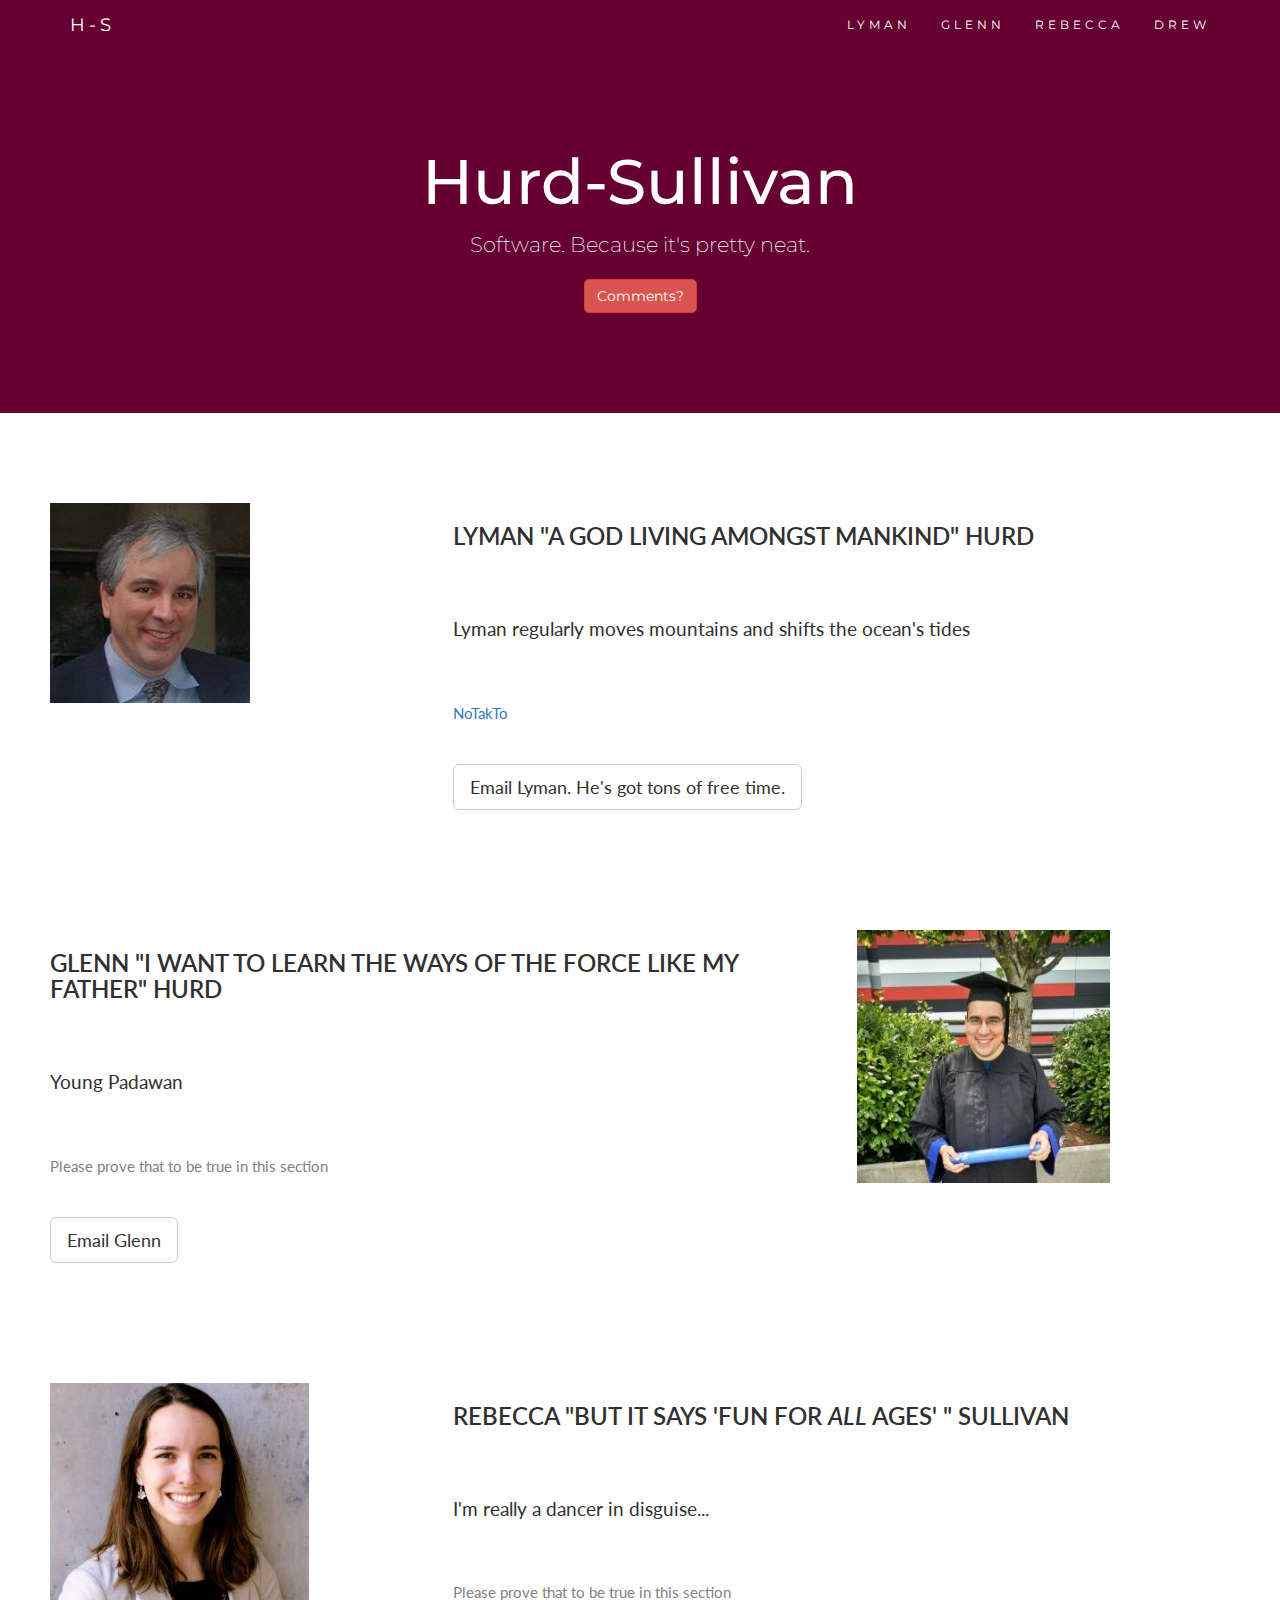
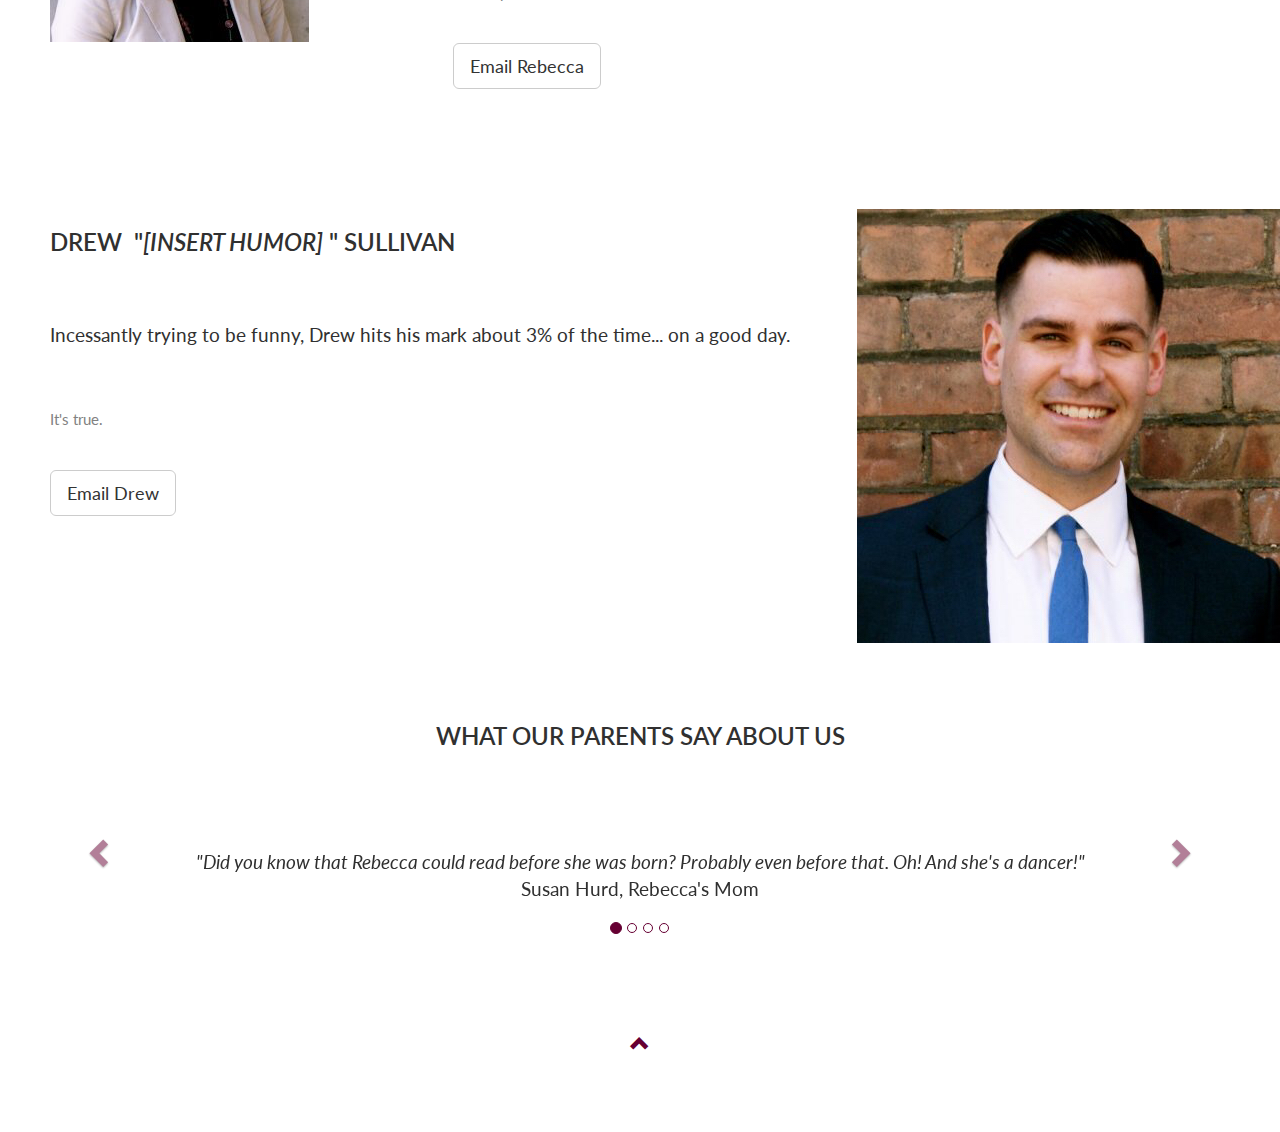
==== static/index.html @ 605b31c3 "More bootstrap formatting." ====
<!DOCTYPE html>
<html >
    <head>
      <meta charset="UTF-8">
      <title>Hurd-Sullivan</title>
          <link rel="shortcut icon" type ="image/x-icon" href="images/favicon.ico">-->
          <meta charset="utf-8">
          <meta name="viewport" content="width=device-width, initial-scale=1">
          <link rel="stylesheet" href="https://maxcdn.bootstrapcdn.com/bootstrap/3.3.7/css/bootstrap.min.css">
          <link href="https://fonts.googleapis.com/css?family=Montserrat" rel="stylesheet" type="text/css">
          <link href="https://fonts.googleapis.com/css?family=Lato" rel="stylesheet" type="text/css">
          <script src="https://ajax.googleapis.com/ajax/libs/jquery/3.1.1/jquery.min.js"></script>
          <script src="https://maxcdn.bootstrapcdn.com/bootstrap/3.3.7/js/bootstrap.min.js"></script>
          <link rel="stylesheet" type="text/css" href="css/styles.css">
    </head>

    <body id="myPage" data-spy="scroll" data-target=".navbar" data-offset="60">
        <nav class="navbar navbar-default navbar-fixed-top">
            <div class="container">
                <div class="navbar-header">
                    <button type="button" class="navbar-toggle" data-toggle="collapse" data-target="#myNavbar">
                        <span class="icon-bar"></span>
                        <span class="icon-bar"></span>
                        <span class="icon-bar"></span>
                    </button>
                    <a class="navbar-brand" href="#myPage">H-S</a>
                </div>
                <div class="collapse navbar-collapse" id="myNavbar">
                    <ul class="nav navbar-nav navbar-right">
                        <li><a href="#lyman">LYMAN</a></li>
                        <li><a href="#glenn">GLENN</a></li>
                        <li><a href="#rebecca">REBECCA</a></li>
                        <li><a href="#drew">DREW</a></li>
                    </ul>
                </div>
            </div>
        </nav>

        <div class="jumbotron text-center">
            <h1>Hurd-Sullivan</h1>
            <p>Software. Because it's pretty neat.</p>
            <form>
                <div class="input-group">
                    <div class="input-group-btn">
                        <button type="button" class="btn btn-danger" href="mailto:info@hurd-sullivan.com" style="border-radius: 5px;">Comments?</button>
                    </div>
                </div>
            </form>
        </div>

        <!-- Container (About Section) -->
        <div id="lyman" class="container-fluid">
            <div class="row">
                <div class="col-sm-4">
                    <img src="images/Lyman.jpg"/>
                </div>
                <div class="col-sm-8">
                    <h2>Lyman "A God Living Amongst Mankind" Hurd</h2><br>
                    <h4>Lyman regularly moves mountains and shifts the ocean's tides</h4><br>
                    <p><a href="notakto/index.html">NoTakTo</a></p><br>
                    <button class="btn btn-default btn-lg" href="mailto:lyman@hurd-sullivan.com">Email Lyman. He's got tons of free time.</button>
                </div>
            </div>
        </div>

        <div id="glenn" class="container-fluid">
            <div class="row">
                <div class="col-sm-8">
                    <h2>Glenn "I want to learn the ways of the force like my father" Hurd</h2><br>
                    <h4>Young Padawan</h4><br>
                    <p>Please prove that to be true in this section</p><br>
                    <button class="btn btn-default btn-lg" href="mailto:glenn@hurd-sullivan.com">Email Glenn</button>
                </div>
                <div class="col-sm-4">
                    <img src="images/glenn.jpg"/>
                </div>
            </div>
        </div>

        <div id="rebecca" class="container-fluid">
            <div class="row">
                <div class="col-sm-4">
                    <img src="images/Rebecca.jpg"/>
                </div>
                <div class="col-sm-8">
                    <h2>Rebecca "But it says 'Fun for <i>all</i> ages' " Sullivan</h2><br>
                    <h4>I'm really a dancer in disguise...</h4><br>
                    <p>Please prove that to be true in this section</p><br>
                    <button class="btn btn-default btn-lg" href="mailto:rebecca@hurd-sullivan.com">Email Rebecca</button>
                </div>
            </div>
        </div>

        <div id="drew" class="container-fluid">
            <div class="row">
                <div class="col-sm-8">
                    <h2>Drew &nbsp;"<i>[insert humor]</i>&nbsp;" Sullivan</h2><br>
                    <h4>Incessantly trying to be funny, Drew hits his mark about 3% of the time... on a good day.</h4><br>
                    <p>It's true.</p><br>
                    <button class="btn btn-default btn-lg" href="mailto:drew@hurd-sullivan.com">Email Drew</button>
                </div>
                <div class="col-sm-4">
                    <img src="images/Drew.jpg"/>
                </div>
            </div>
        </div>


        <div id="myCarousel" class="carousel slide text-center" data-ride="carousel">
            <h2>What Our Parents Say About Us</h2>
            <!-- Dots Below Quotes -->
            <ol class="carousel-indicators">
                <li data-target="#myCarousel" data-slide-to="0" class="active"></li>
                <li data-target="#myCarousel" data-slide-to="1"></li>
                <li data-target="#myCarousel" data-slide-to="2"></li>
                <li data-target="#myCarousel" data-slide-to="3"></li>
            </ol>
            <!-- Wrapper for slides -->
            <div class="carousel-inner" role="listbox">
                <div class="item active">
                    <h4>"Did you know that Rebecca could read before she was born? Probably even before that. Oh! And she's a dancer!"<br><span style="font-style:normal;">Susan Hurd, Rebecca's Mom</span></h4>
                </div>
                <div class="item">
                    <h4>"I never understood why Lyman adopted the Texan accent. He only lived there a couple years..."<br><span style="font-style:normal;">John Hurd, Lyman's Father</span></h4>
                </div>
                <div class="item">
                    <h4>"No one will know one punnier than one Glenn Hurd"<br><span style="font-style:normal;">Lyman Hurd, Glenn's Pop</span></h4>
                </div>
                <div class="item">
                    <h4>"Drew sure tries hard, bless his heart..."<br><span style="font-style:normal;">Tami Lenee, Drew's Mom</span></h4>
                </div>
            </div>
            <!-- Left and right controls -->
            <a class="left carousel-control" href="#myCarousel" role="button" data-slide="prev">
                <span class="glyphicon glyphicon-chevron-left" aria-hidden="true"></span>
                <span class="sr-only">Previous</span>
            </a>
            <a class="right carousel-control" href="#myCarousel" role="button" data-slide="next">
                <span class="glyphicon glyphicon-chevron-right" aria-hidden="true"></span>
                <span class="sr-only">Next</span>
            </a>
        </div>
        </div> <!-- I'm not sure if this /div is an accident from the transfer over, but here it is just in case -->

        <footer class="container-fluid text-center">
            <a href="#myPage" title="To Top">
                <span class="glyphicon glyphicon-chevron-up"></span>
            </a>
        </footer>
        <script type="text/javascript" src="js/main.js"></script>
    </body>
</html>
---- static/css/styles.css ----
@import url('https://fonts.googleapis.com/css?family=Lato');
@import url('https://fonts.googleapis.com/css?family=Montserrat');

body {
    font: 400 15px Lato, sans-serif;
    line-height: 1.8;
    color: #818181;
}
h2 {
    font-size: 24px;
    text-transform: uppercase;
    color: #303030;
    font-weight: 600;
    margin-bottom: 30px;
}
h4 {
    font-size: 19px;
    line-height: 1.375em;
    color: #303030;
    font-weight: 400;
    margin-bottom: 30px;
}
.jumbotron {
    background-color: #660033;
    color: #fff;
    padding: 100px 25px;
    font-family: Montserrat, sans-serif;
}
.container-fluid {
    padding: 60px 50px;
}
.bg-grey {
    background-color: #f6f6f6;
}
.logo-small {
    color: #660033;
    font-size: 50px;
}
.logo {
    color: #660033;
    font-size: 200px;
}
.thumbnail {
    padding: 0 0 15px 0;
    border: none;
    border-radius: 0;
}
.thumbnail img {
    width: 100%;
    height: 100%;
    margin-bottom: 10px;
}
.carousel-control.right, .carousel-control.left {
    background-image: none;
    color: #660033;
}
.carousel-indicators li {
    border-color: #660033;
}
.carousel-indicators li.active {
    background-color: #660033;
}
.item h4 {
    font-size: 19px;
    line-height: 1.375em;
    font-weight: 400;
    font-style: italic;
    margin: 70px 0;
}
.item span {
    font-style: normal;
}
.panel {
    border: 1px solid #660033;
    border-radius:0 !important;
    transition: box-shadow 0.5s;
}
.panel:hover {
    box-shadow: 5px 0px 40px rgba(0,0,0, .2);
}
.panel-footer .btn:hover {
    border: 1px solid #660033;
    background-color: #fff !important;
    color: #660033;
}
.panel-heading {
    color: #fff !important;
    background-color: #660033 !important;
    padding: 25px;
    border-bottom: 1px solid transparent;
    border-top-left-radius: 0px;
    border-top-right-radius: 0px;
    border-bottom-left-radius: 0px;
    border-bottom-right-radius: 0px;
}
.panel-footer {
    background-color: white !important;
}
.panel-footer h3 {
    font-size: 32px;
}
.panel-footer h4 {
    color: #aaa;
    font-size: 14px;
}
.panel-footer .btn {
    margin: 15px 0;
    background-color: #660033;
    color: #fff;
}
.navbar {
    margin-bottom: 0;
    background-color: #660033;
    z-index: 9999;
    border: 0;
    font-size: 12px !important;
    line-height: 1.42857143 !important;
    letter-spacing: 4px;
    border-radius: 0;
    font-family: Montserrat, sans-serif;
}
.navbar li a, .navbar .navbar-brand {
    color: #fff !important;
}
.navbar-nav li a:hover, .navbar-nav li.active a {
    color: #660033 !important;
    background-color: #fff !important;
}
.navbar-default .navbar-toggle {
    border-color: transparent;
    color: #fff !important;
}
footer .glyphicon {
    font-size: 20px;
    margin-bottom: 20px;
    color: #660033;
}
.slideanim {visibility:hidden;}
.slide {
    animation-name: slide;
    -webkit-animation-name: slide;
    animation-duration: 1s;
    -webkit-animation-duration: 1s;
    visibility: visible;
}
@keyframes slide {
    0% {
        opacity: 0;
        transform: translateY(70%);
    }
    100% {
        opacity: 1;
        transform: translateY(0%);
    }
}
@-webkit-keyframes slide {
    0% {
        opacity: 0;
        -webkit-transform: translateY(70%);
    }
    100% {
        opacity: 1;
        -webkit-transform: translateY(0%);
    }
}
@media screen and (max-width: 768px) {
    .col-sm-4 {
        text-align: center;
        margin: 25px 0;
    }
    .btn-lg {
        width: 100%;
        margin-bottom: 35px;
    }
}
@media screen and (max-width: 480px) {
    .logo {
        font-size: 150px;
    }
}
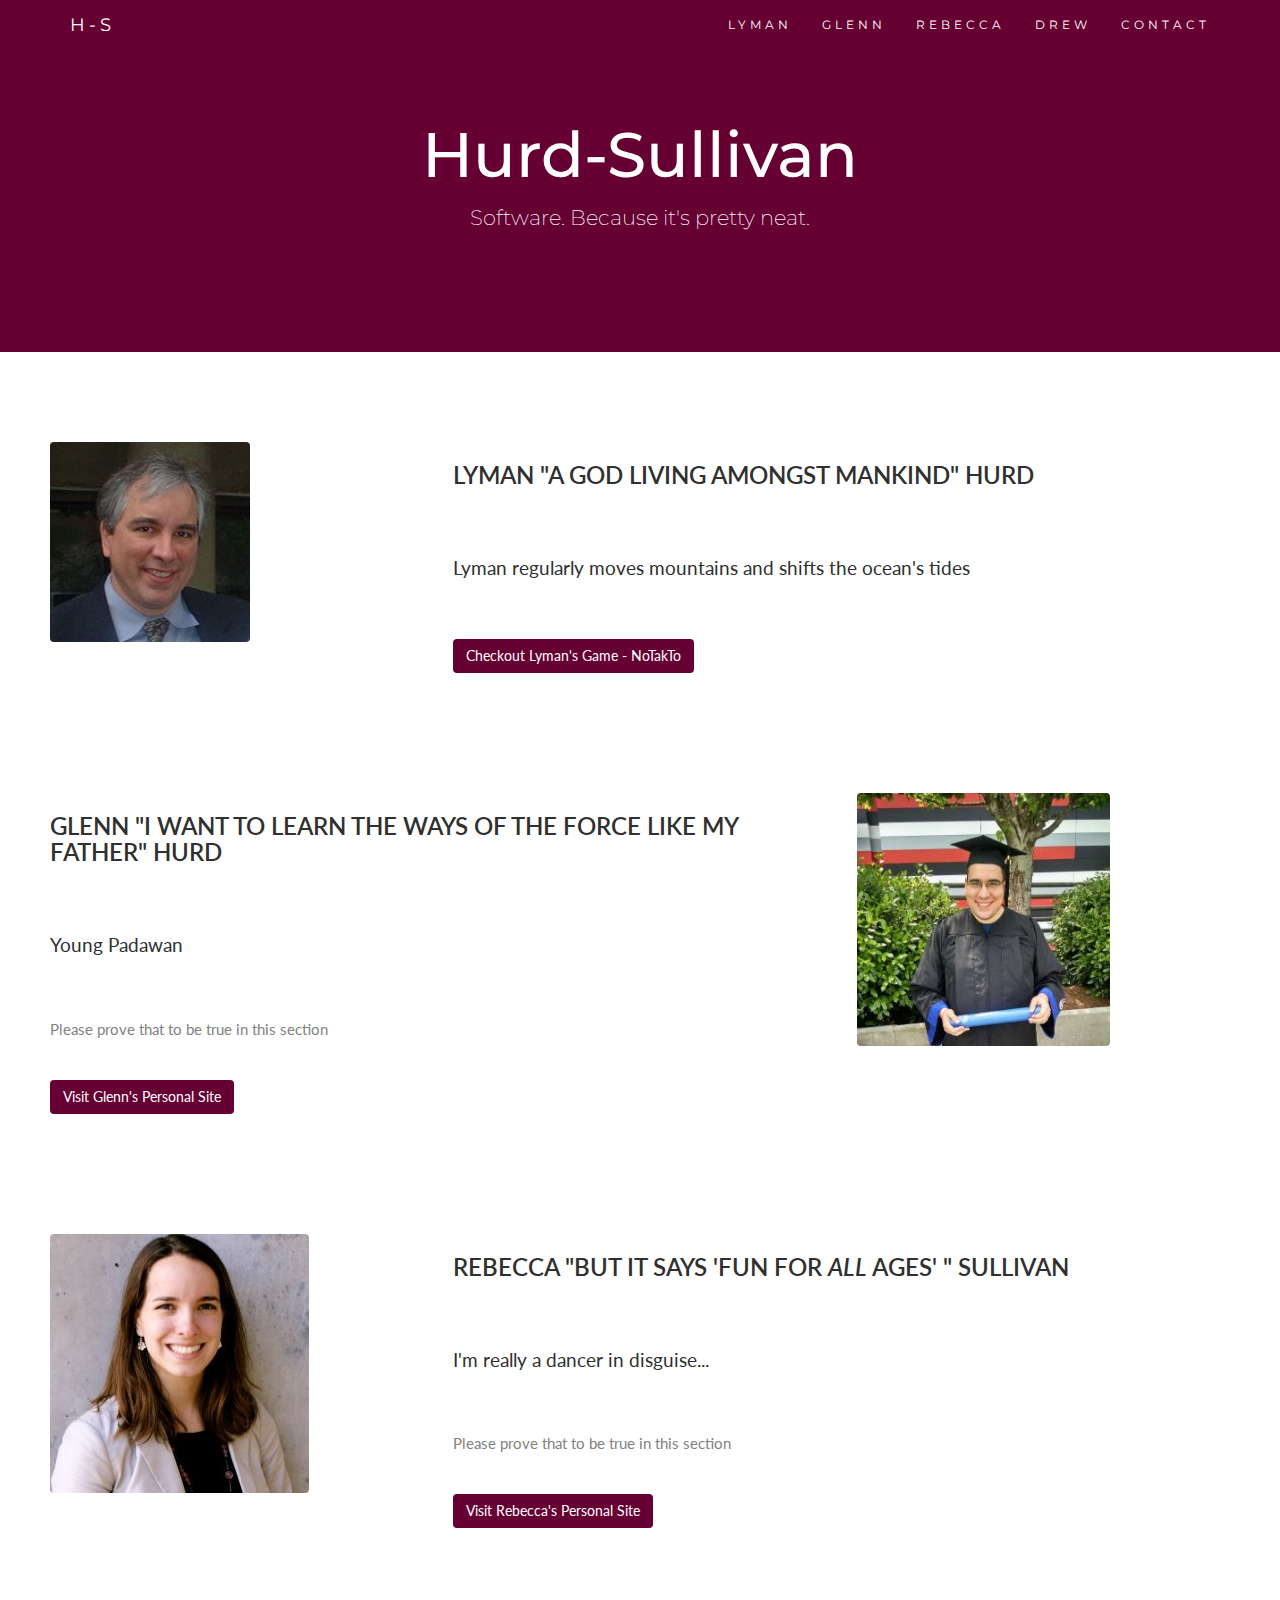
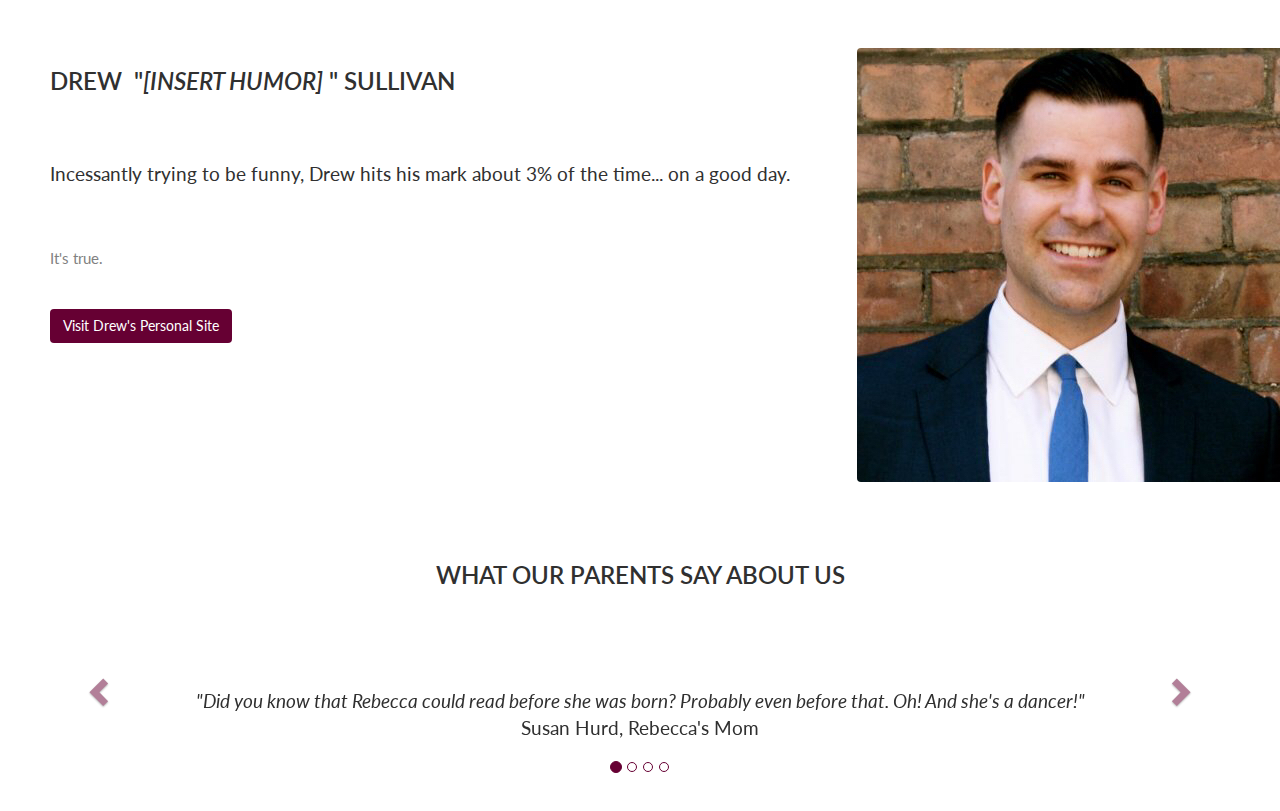
==== commit 5e8608ed: "Drew's edits." ====
--- a/static/index.html
+++ b/static/index.html
@@ -1,52 +1,31 @@
 <!DOCTYPE html>
-<html >
+<html>
     <head>
-      <meta charset="UTF-8">
-      <title>Hurd-Sullivan</title>
-          <link rel="shortcut icon" type ="image/x-icon" href="images/favicon.ico">-->
-          <meta charset="utf-8">
-          <meta name="viewport" content="width=device-width, initial-scale=1">
-          <link rel="stylesheet" href="https://maxcdn.bootstrapcdn.com/bootstrap/3.3.7/css/bootstrap.min.css">
-          <link href="https://fonts.googleapis.com/css?family=Montserrat" rel="stylesheet" type="text/css">
-          <link href="https://fonts.googleapis.com/css?family=Lato" rel="stylesheet" type="text/css">
-          <script src="https://ajax.googleapis.com/ajax/libs/jquery/3.1.1/jquery.min.js"></script>
-          <script src="https://maxcdn.bootstrapcdn.com/bootstrap/3.3.7/js/bootstrap.min.js"></script>
-          <link rel="stylesheet" type="text/css" href="css/styles.css">
+        <title>Hurd-Sullivan</title>
+        <meta charset="UTF-8">
+        <link rel="shortcut icon" type ="image/x-icon" href="images/favicon.ico">
+        <meta name="viewport" content="width=device-width, initial-scale=1">
+        <link rel="stylesheet" href="https://maxcdn.bootstrapcdn.com/bootstrap/3.3.7/css/bootstrap.min.css">
+        <link href="https://fonts.googleapis.com/css?family=Montserrat" rel="stylesheet" type="text/css">
+        <link href="https://fonts.googleapis.com/css?family=Lato" rel="stylesheet" type="text/css">
+        <script src="https://ajax.googleapis.com/ajax/libs/jquery/3.1.1/jquery.min.js"></script>
+        <script src="https://maxcdn.bootstrapcdn.com/bootstrap/3.3.7/js/bootstrap.min.js"></script>
+        <link rel="stylesheet" type="text/css" href="css/styles.css">
+        <script>
+            $(function(){
+                $("#header").load("header.html");
+                $("#footer").load("footer.html");
+            });
+        </script>
     </head>
 
-    <body id="myPage" data-spy="scroll" data-target=".navbar" data-offset="60">
-        <nav class="navbar navbar-default navbar-fixed-top">
-            <div class="container">
-                <div class="navbar-header">
-                    <button type="button" class="navbar-toggle" data-toggle="collapse" data-target="#myNavbar">
-                        <span class="icon-bar"></span>
-                        <span class="icon-bar"></span>
-                        <span class="icon-bar"></span>
-                    </button>
-                    <a class="navbar-brand" href="#myPage">H-S</a>
-                </div>
-                <div class="collapse navbar-collapse" id="myNavbar">
-                    <ul class="nav navbar-nav navbar-right">
-                        <li><a href="#lyman">LYMAN</a></li>
-                        <li><a href="#glenn">GLENN</a></li>
-                        <li><a href="#rebecca">REBECCA</a></li>
-                        <li><a href="#drew">DREW</a></li>
-                    </ul>
-                </div>
-            </div>
-        </nav>
+    <body id="homepage" data-spy="scroll" data-target=".navbar" data-offset="60">
+        <div id="header"></div> <!-- import for header.html -->
 
         <div class="jumbotron text-center">
             <h1>Hurd-Sullivan</h1>
             <p>Software. Because it's pretty neat.</p>
-            <form>
-                <div class="input-group">
-                    <div class="input-group-btn">
-                        <button type="button" class="btn btn-danger" href="mailto:info@hurd-sullivan.com" style="border-radius: 5px;">Comments?</button>
-                    </div>
-                </div>
-            </form>
-        </div>
+        </div> <!-- .jumbotron -->
 
         <!-- Container (About Section) -->
         <div id="lyman" class="container-fluid">
@@ -57,8 +36,7 @@
                 <div class="col-sm-8">
                     <h2>Lyman "A God Living Amongst Mankind" Hurd</h2><br>
                     <h4>Lyman regularly moves mountains and shifts the ocean's tides</h4><br>
-                    <p><a href="notakto/index.html">NoTakTo</a></p><br>
-                    <button class="btn btn-default btn-lg" href="mailto:lyman@hurd-sullivan.com">Email Lyman. He's got tons of free time.</button>
+                    <a href="notakto/index.html"><button type="button" class="btn bg-purple-pink">Checkout Lyman's Game - NoTakTo</button></a><br>
                 </div>
             </div>
         </div>
@@ -69,7 +47,7 @@
                     <h2>Glenn "I want to learn the ways of the force like my father" Hurd</h2><br>
                     <h4>Young Padawan</h4><br>
                     <p>Please prove that to be true in this section</p><br>
-                    <button class="btn btn-default btn-lg" href="mailto:glenn@hurd-sullivan.com">Email Glenn</button>
+                    <a href="http://glennqhurd.pythonanywhere.com"><button type="button" class="btn bg-purple-pink">Visit Glenn's Personal Site</button></a>
                 </div>
                 <div class="col-sm-4">
                     <img src="images/glenn.jpg"/>
@@ -86,7 +64,7 @@
                     <h2>Rebecca "But it says 'Fun for <i>all</i> ages' " Sullivan</h2><br>
                     <h4>I'm really a dancer in disguise...</h4><br>
                     <p>Please prove that to be true in this section</p><br>
-                    <button class="btn btn-default btn-lg" href="mailto:rebecca@hurd-sullivan.com">Email Rebecca</button>
+                    <a href="http://rebecca-sullivan.com"><button type="button" class="btn bg-purple-pink">Visit Rebecca's Personal Site</button></a><br>
                 </div>
             </div>
         </div>
@@ -97,56 +75,12 @@
                     <h2>Drew &nbsp;"<i>[insert humor]</i>&nbsp;" Sullivan</h2><br>
                     <h4>Incessantly trying to be funny, Drew hits his mark about 3% of the time... on a good day.</h4><br>
                     <p>It's true.</p><br>
-                    <button class="btn btn-default btn-lg" href="mailto:drew@hurd-sullivan.com">Email Drew</button>
+                    <a href="http://drew-sullivan-dma.com"><button type="button" class="btn bg-purple-pink">Visit Drew's Personal Site</button></a><br>
                 </div>
                 <div class="col-sm-4">
                     <img src="images/Drew.jpg"/>
                 </div>
             </div>
         </div>
-
-
-        <div id="myCarousel" class="carousel slide text-center" data-ride="carousel">
-            <h2>What Our Parents Say About Us</h2>
-            <!-- Dots Below Quotes -->
-            <ol class="carousel-indicators">
-                <li data-target="#myCarousel" data-slide-to="0" class="active"></li>
-                <li data-target="#myCarousel" data-slide-to="1"></li>
-                <li data-target="#myCarousel" data-slide-to="2"></li>
-                <li data-target="#myCarousel" data-slide-to="3"></li>
-            </ol>
-            <!-- Wrapper for slides -->
-            <div class="carousel-inner" role="listbox">
-                <div class="item active">
-                    <h4>"Did you know that Rebecca could read before she was born? Probably even before that. Oh! And she's a dancer!"<br><span style="font-style:normal;">Susan Hurd, Rebecca's Mom</span></h4>
-                </div>
-                <div class="item">
-                    <h4>"I never understood why Lyman adopted the Texan accent. He only lived there a couple years..."<br><span style="font-style:normal;">John Hurd, Lyman's Father</span></h4>
-                </div>
-                <div class="item">
-                    <h4>"No one will know one punnier than one Glenn Hurd"<br><span style="font-style:normal;">Lyman Hurd, Glenn's Pop</span></h4>
-                </div>
-                <div class="item">
-                    <h4>"Drew sure tries hard, bless his heart..."<br><span style="font-style:normal;">Tami Lenee, Drew's Mom</span></h4>
-                </div>
-            </div>
-            <!-- Left and right controls -->
-            <a class="left carousel-control" href="#myCarousel" role="button" data-slide="prev">
-                <span class="glyphicon glyphicon-chevron-left" aria-hidden="true"></span>
-                <span class="sr-only">Previous</span>
-            </a>
-            <a class="right carousel-control" href="#myCarousel" role="button" data-slide="next">
-                <span class="glyphicon glyphicon-chevron-right" aria-hidden="true"></span>
-                <span class="sr-only">Next</span>
-            </a>
-        </div>
-        </div> <!-- I'm not sure if this /div is an accident from the transfer over, but here it is just in case -->
-
-        <footer class="container-fluid text-center">
-            <a href="#myPage" title="To Top">
-                <span class="glyphicon glyphicon-chevron-up"></span>
-            </a>
-        </footer>
+        <div id="footer"></div> <!-- import for footer.html -->
         <script type="text/javascript" src="js/main.js"></script>
-    </body>
-</html>
--- a/static/css/styles.css
+++ b/static/css/styles.css
@@ -32,6 +32,9 @@
 .bg-grey {
     background-color: #f6f6f6;
 }
+.bg-purple-pink {
+    background-color: #660033;
+}
 .logo-small {
     color: #660033;
     font-size: 50px;
@@ -50,6 +53,20 @@
     height: 100%;
     margin-bottom: 10px;
 }
+#homepage button {
+    color: white;
+}
+#homepage button:hover {
+    color: #660033;
+    background-color: white;
+    border: 2px solid #660033;
+}
+#homepage a:hover {
+    color: #660033;
+}
+#homepage a:link {
+    text-decoration: none;
+}
 .carousel-control.right, .carousel-control.left {
     background-image: none;
     color: #660033;
@@ -59,6 +76,12 @@
 }
 .carousel-indicators li.active {
     background-color: #660033;
+}
+#contact h2 {
+    color: white;
+}
+img {
+    border-radius: 4px;
 }
 .item h4 {
     font-size: 19px;
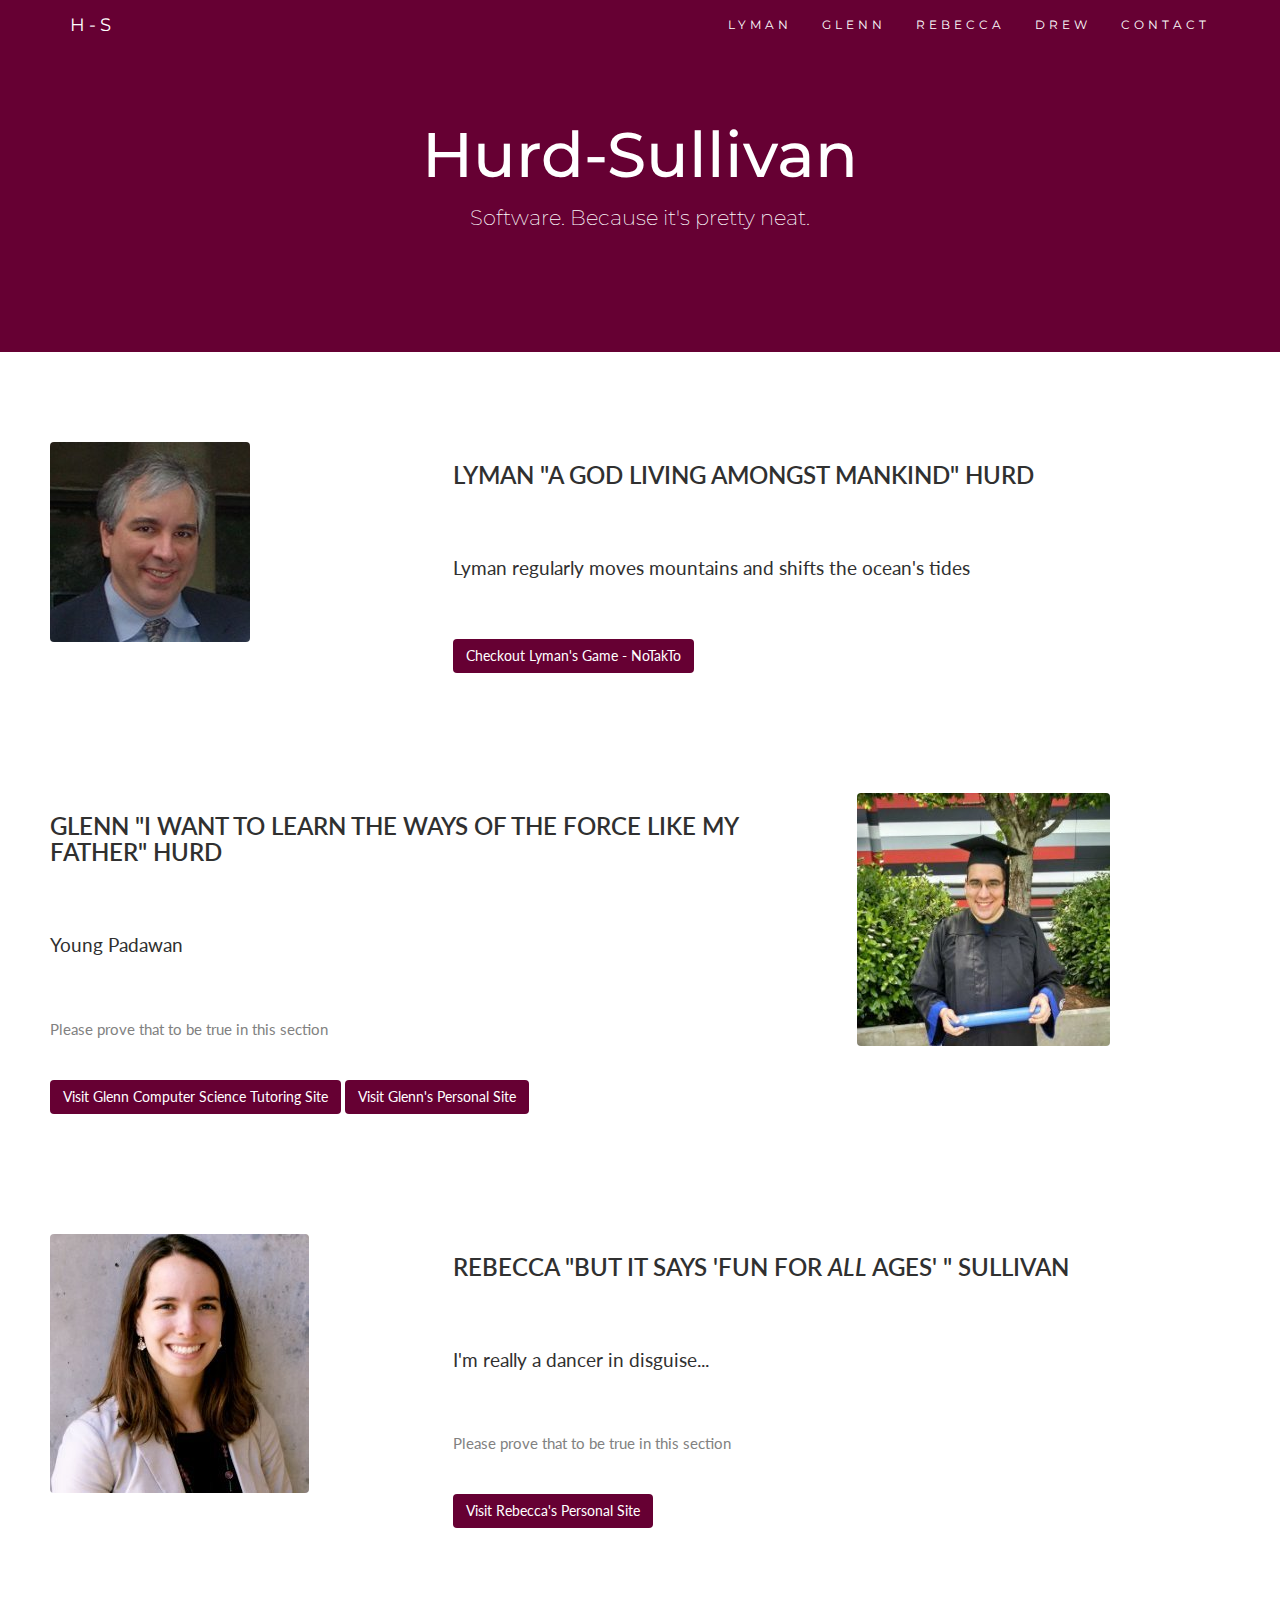
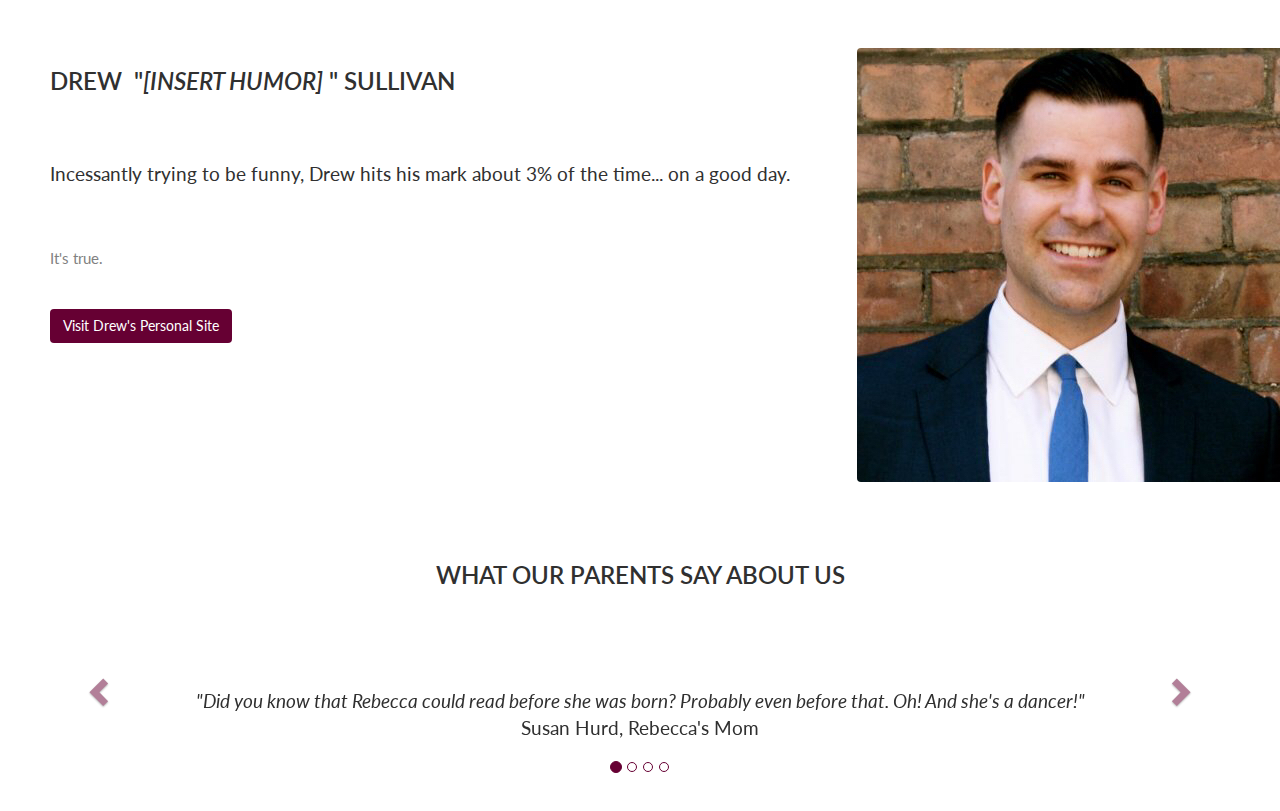
==== commit ae778877: "more edits by Drew" ====
--- a/static/index.html
+++ b/static/index.html
@@ -47,6 +47,7 @@
                     <h2>Glenn "I want to learn the ways of the force like my father" Hurd</h2><br>
                     <h4>Young Padawan</h4><br>
                     <p>Please prove that to be true in this section</p><br>
+                    <a href="http://www.gqhtutoring.com/home.html"><button type="button" class="btn bg-purple-pink">Visit Glenn Computer Science Tutoring Site</button></a>
                     <a href="http://glennqhurd.pythonanywhere.com"><button type="button" class="btn bg-purple-pink">Visit Glenn's Personal Site</button></a>
                 </div>
                 <div class="col-sm-4">
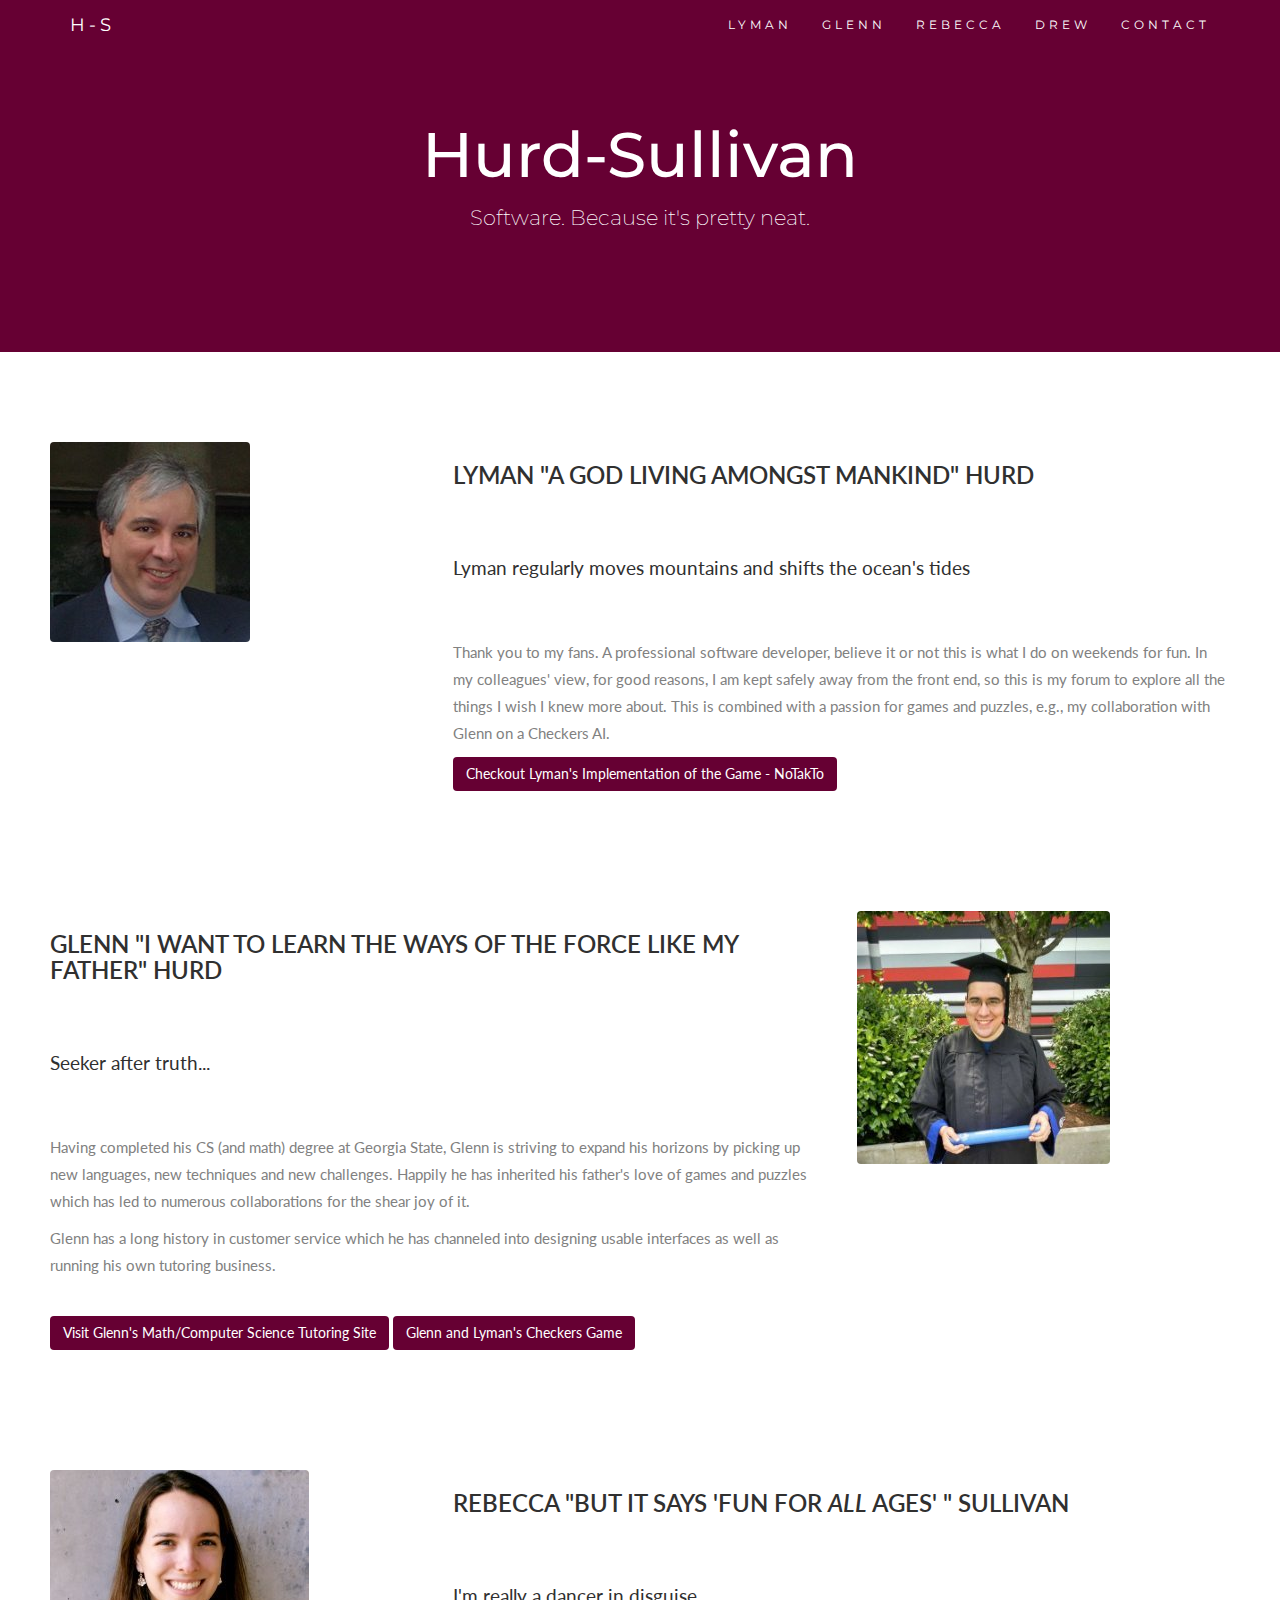
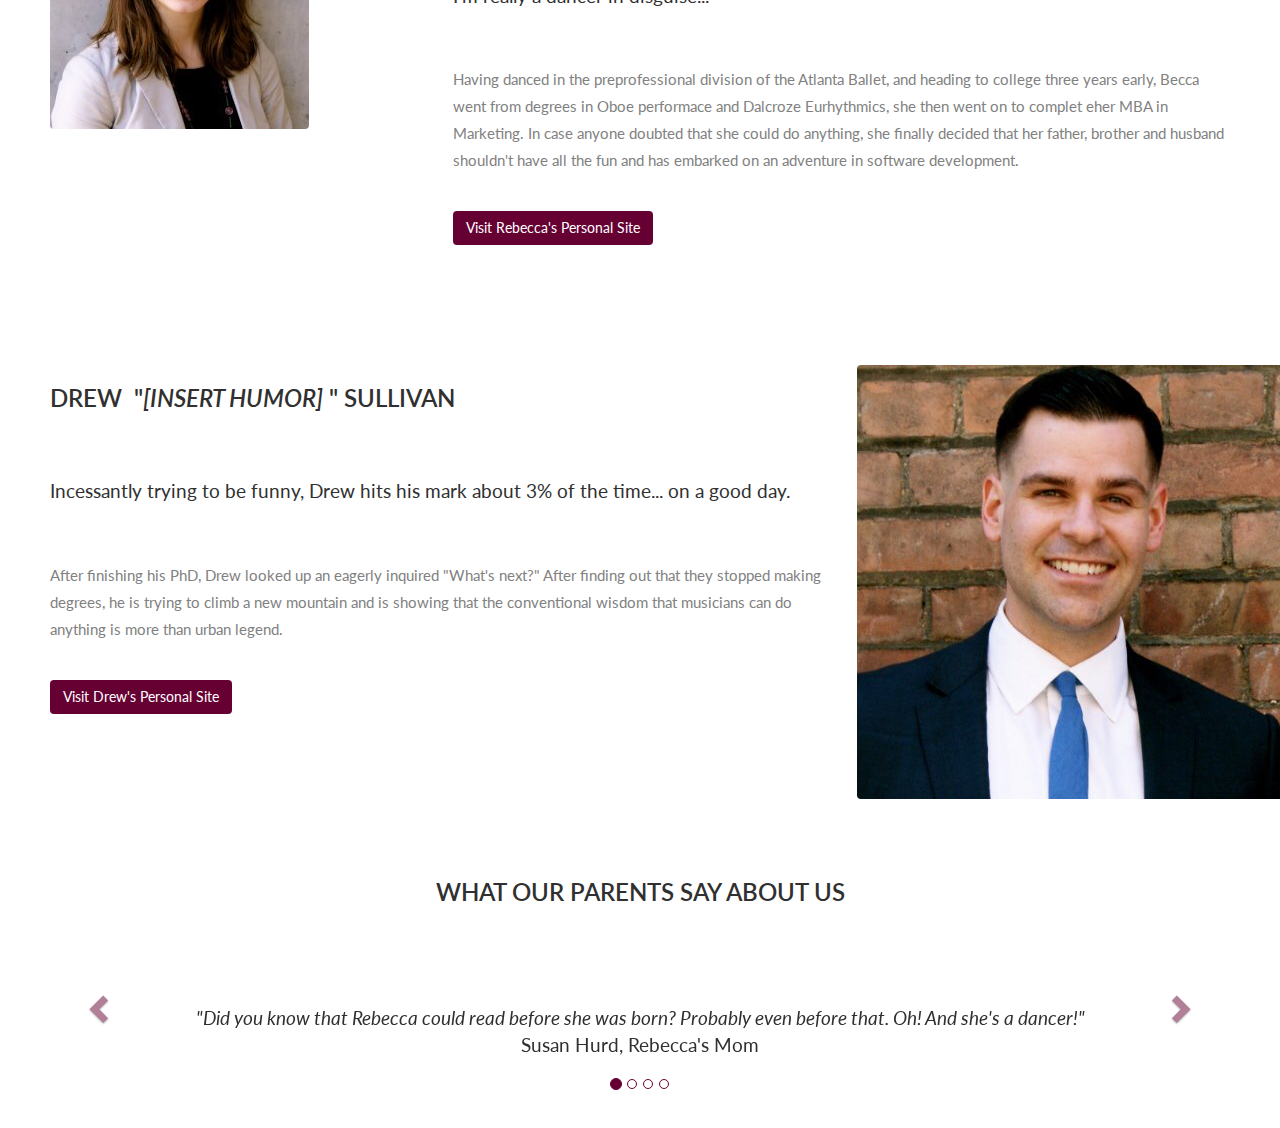
==== commit 0fa5c554: "Updated front page." ====
--- a/static/index.html
+++ b/static/index.html
@@ -36,7 +36,13 @@
                 <div class="col-sm-8">
                     <h2>Lyman "A God Living Amongst Mankind" Hurd</h2><br>
                     <h4>Lyman regularly moves mountains and shifts the ocean's tides</h4><br>
-                    <a href="notakto/index.html"><button type="button" class="btn bg-purple-pink">Checkout Lyman's Game - NoTakTo</button></a><br>
+                    <p>Thank you to my fans.  A professional software developer,
+                    believe it or not this is what I do on weekends for fun.  In
+                    my colleagues' view, for good reasons, I am kept safely away
+                    from the front end, so this is my forum to explore all the
+                    things I wish I knew more about.  This is combined with a
+                    passion for games and puzzles, e.g., my collaboration with Glenn on a Checkers AI.</p>
+                    <a href="notakto/index.html"><button type="button" class="btn bg-purple-pink">Checkout Lyman's Implementation of the Game - NoTakTo</button></a><br>
                 </div>
             </div>
         </div>
@@ -45,10 +51,15 @@
             <div class="row">
                 <div class="col-sm-8">
                     <h2>Glenn "I want to learn the ways of the force like my father" Hurd</h2><br>
-                    <h4>Young Padawan</h4><br>
-                    <p>Please prove that to be true in this section</p><br>
-                    <a href="http://www.gqhtutoring.com/home.html"><button type="button" class="btn bg-purple-pink">Visit Glenn Computer Science Tutoring Site</button></a>
-                    <a href="http://glennqhurd.pythonanywhere.com"><button type="button" class="btn bg-purple-pink">Visit Glenn's Personal Site</button></a>
+                    <h4>Seeker after truth...</h4><br>
+                    <p>Having completed his CS (and math) degree at Georgia State, Glenn is
+                    striving to expand his horizons by picking up new languages,
+                    new techniques and new challenges.  Happily he has inherited
+                    his father's love of games and puzzles which has led to
+                    numerous collaborations for the shear joy of it.</p><p>Glenn
+                    has a long history in customer service which he has channeled into designing usable interfaces as well as running his own tutoring business.</p><br>
+                    <a href="http://www.gqhtutoring.com/home.html"><button type="button" class="btn bg-purple-pink">Visit Glenn's Math/Computer Science Tutoring Site</button></a>
+                    <a href="http://glennqhurd.pythonanywhere.com"><button type="button" class="btn bg-purple-pink">Glenn and Lyman's Checkers Game</button></a>
                 </div>
                 <div class="col-sm-4">
                     <img src="images/glenn.jpg"/>
@@ -64,7 +75,10 @@
                 <div class="col-sm-8">
                     <h2>Rebecca "But it says 'Fun for <i>all</i> ages' " Sullivan</h2><br>
                     <h4>I'm really a dancer in disguise...</h4><br>
-                    <p>Please prove that to be true in this section</p><br>
+                    <p>Having danced in the preprofessional division of the Atlanta Ballet, and heading to college three years early,
+                    Becca went from degrees in Oboe performace and Dalcroze Eurhythmics, she then went on to complet eher MBA in Marketing.  In case anyone
+                    doubted that she could do anything, she finally decided that her father, brother and husband shouldn't have all the fun
+                    and has embarked on an adventure in software development.</p><br>
                     <a href="http://rebecca-sullivan.com"><button type="button" class="btn bg-purple-pink">Visit Rebecca's Personal Site</button></a><br>
                 </div>
             </div>
@@ -74,8 +88,10 @@
             <div class="row">
                 <div class="col-sm-8">
                     <h2>Drew &nbsp;"<i>[insert humor]</i>&nbsp;" Sullivan</h2><br>
-                    <h4>Incessantly trying to be funny, Drew hits his mark about 3% of the time... on a good day.</h4><br>
-                    <p>It's true.</p><br>
+                    <h4>Incessantly trying to be funny, Drew hits his mark about 3% of the time... on a good day.</h4><br/>
+                    <p>After finishing his PhD, Drew looked up an eagerly
+                    inquired "What's next?"  After finding out that they stopped making degrees, he is trying to climb a new mountain and is showing that the
+                    conventional wisdom that musicians can do anything is more than urban legend.</p><br/>
                     <a href="http://drew-sullivan-dma.com"><button type="button" class="btn bg-purple-pink">Visit Drew's Personal Site</button></a><br>
                 </div>
                 <div class="col-sm-4">
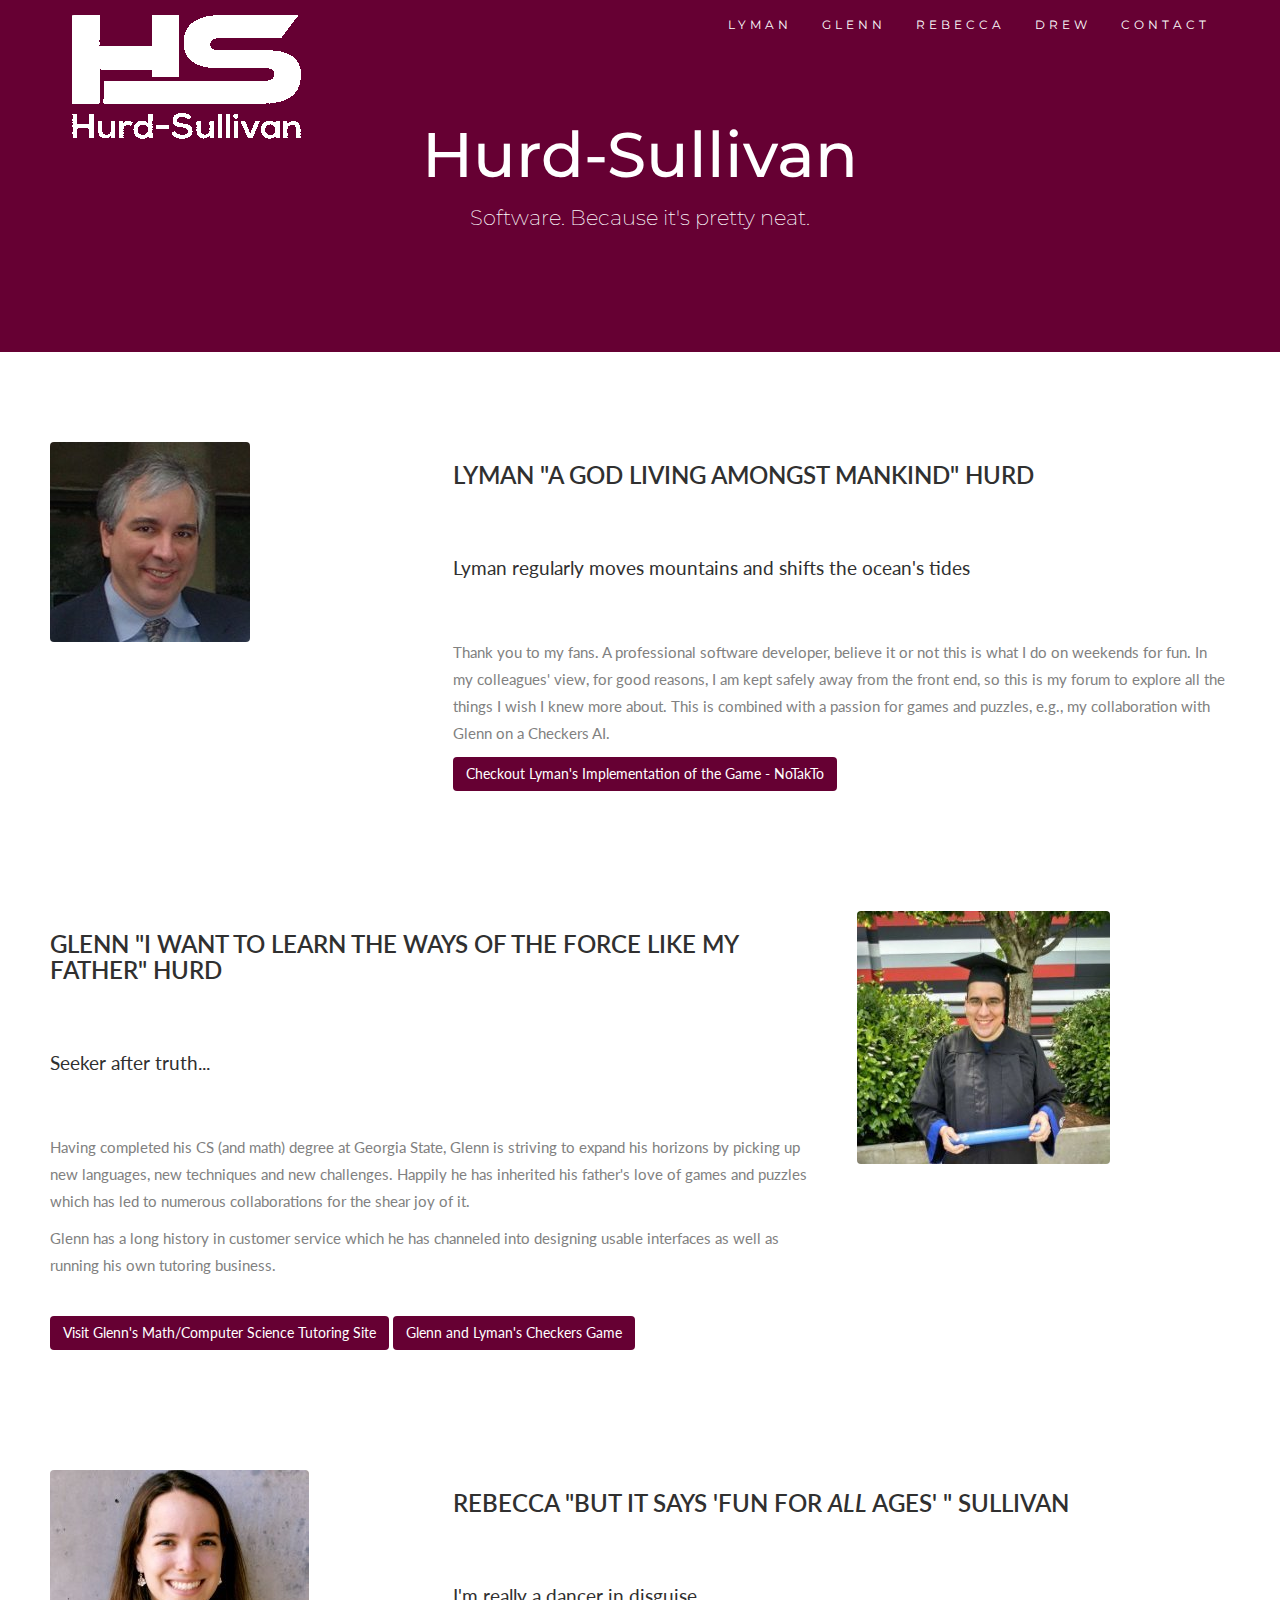
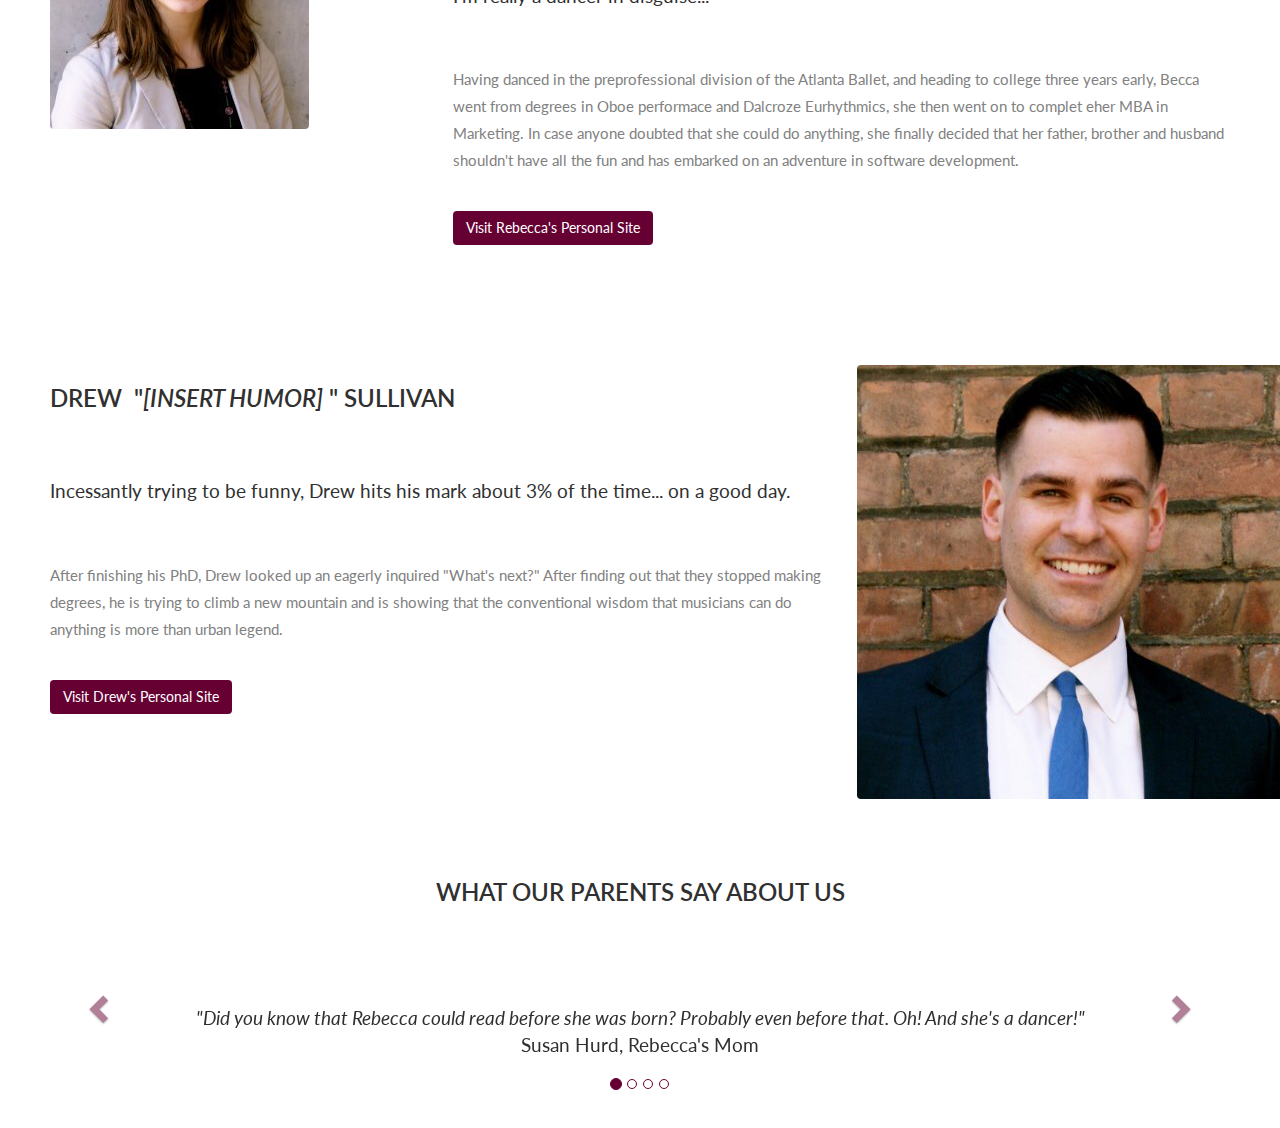
==== commit da2307df: "More styling." ====
--- a/static/index.html
+++ b/static/index.html
@@ -3,7 +3,7 @@
     <head>
         <title>Hurd-Sullivan</title>
         <meta charset="UTF-8">
-        <link rel="shortcut icon" type ="image/x-icon" href="images/favicon.ico">
+        <link rel="icon" type ="image/x-icon" href="images/favicon.ico">
         <meta name="viewport" content="width=device-width, initial-scale=1">
         <link rel="stylesheet" href="https://maxcdn.bootstrapcdn.com/bootstrap/3.3.7/css/bootstrap.min.css">
         <link href="https://fonts.googleapis.com/css?family=Montserrat" rel="stylesheet" type="text/css">
--- a/static/css/styles.css
+++ b/static/css/styles.css
@@ -200,4 +200,4 @@
     .logo {
         font-size: 150px;
     }
-}+}
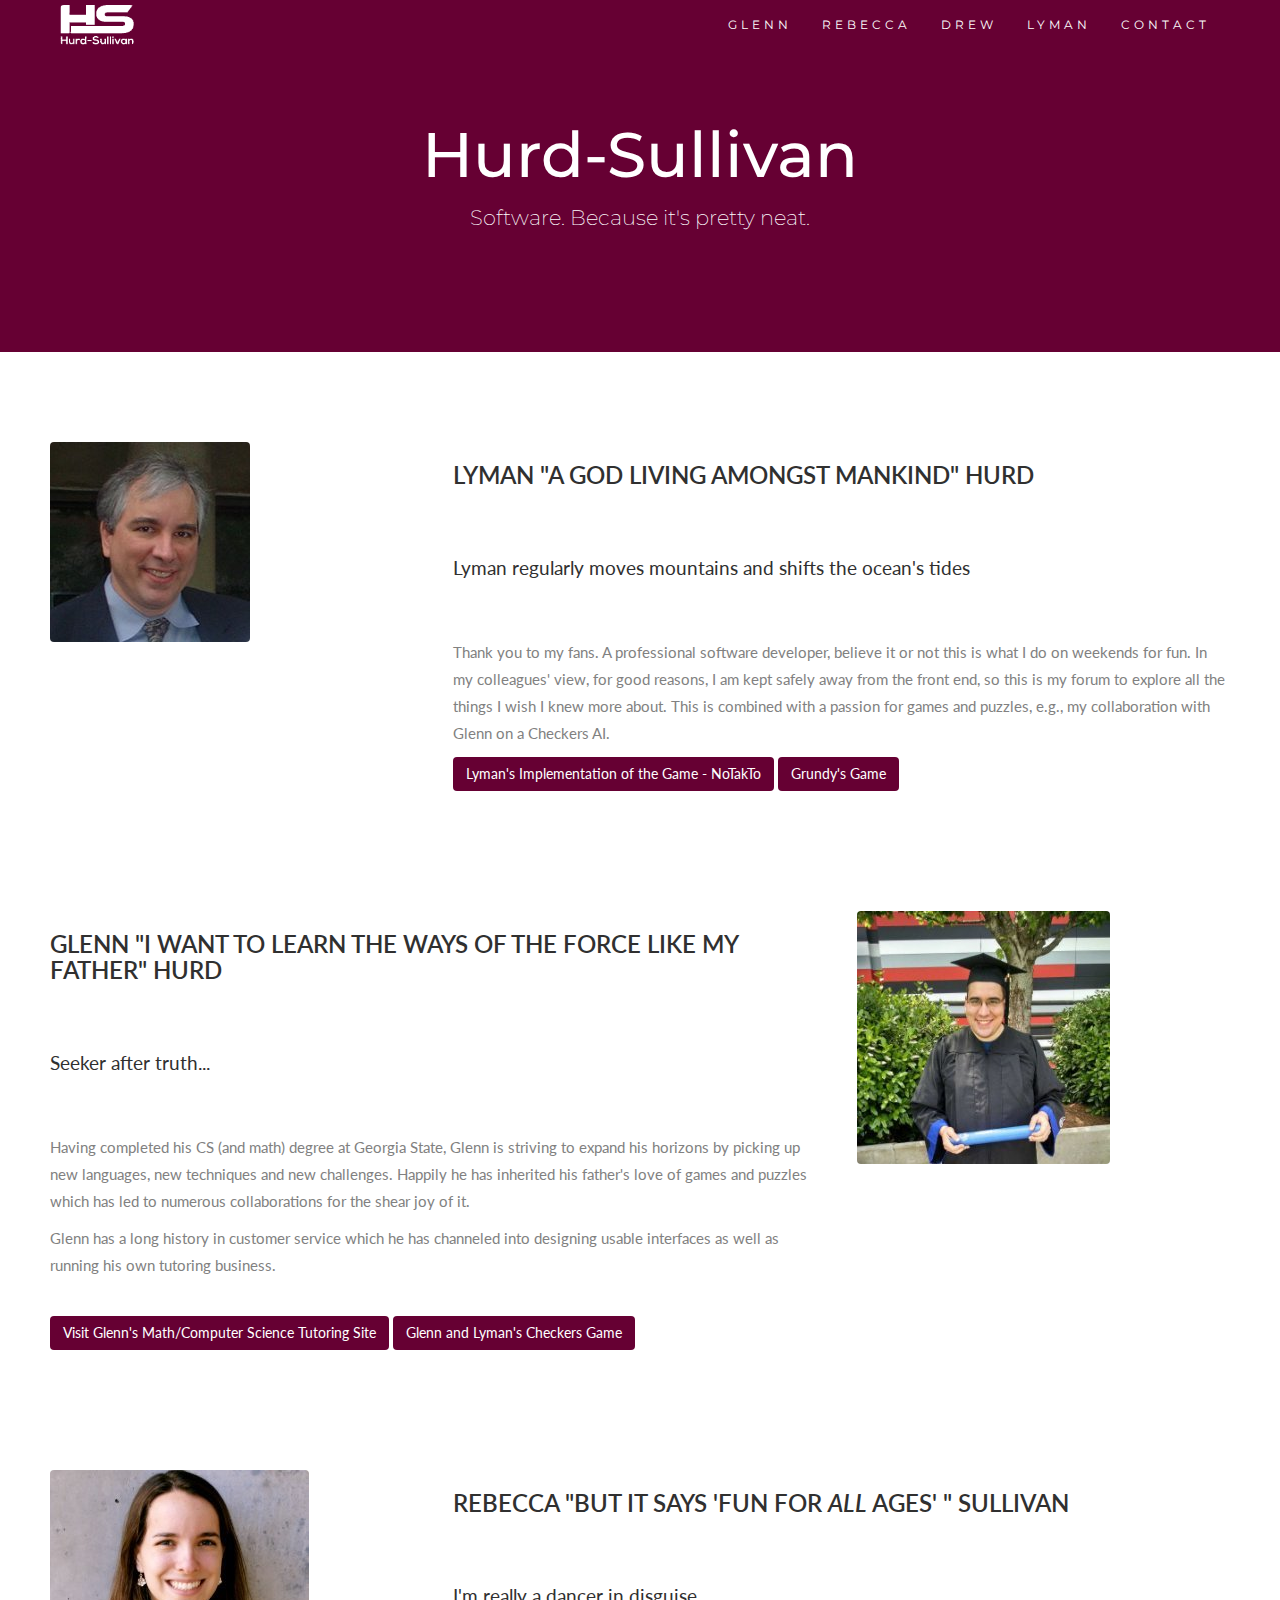
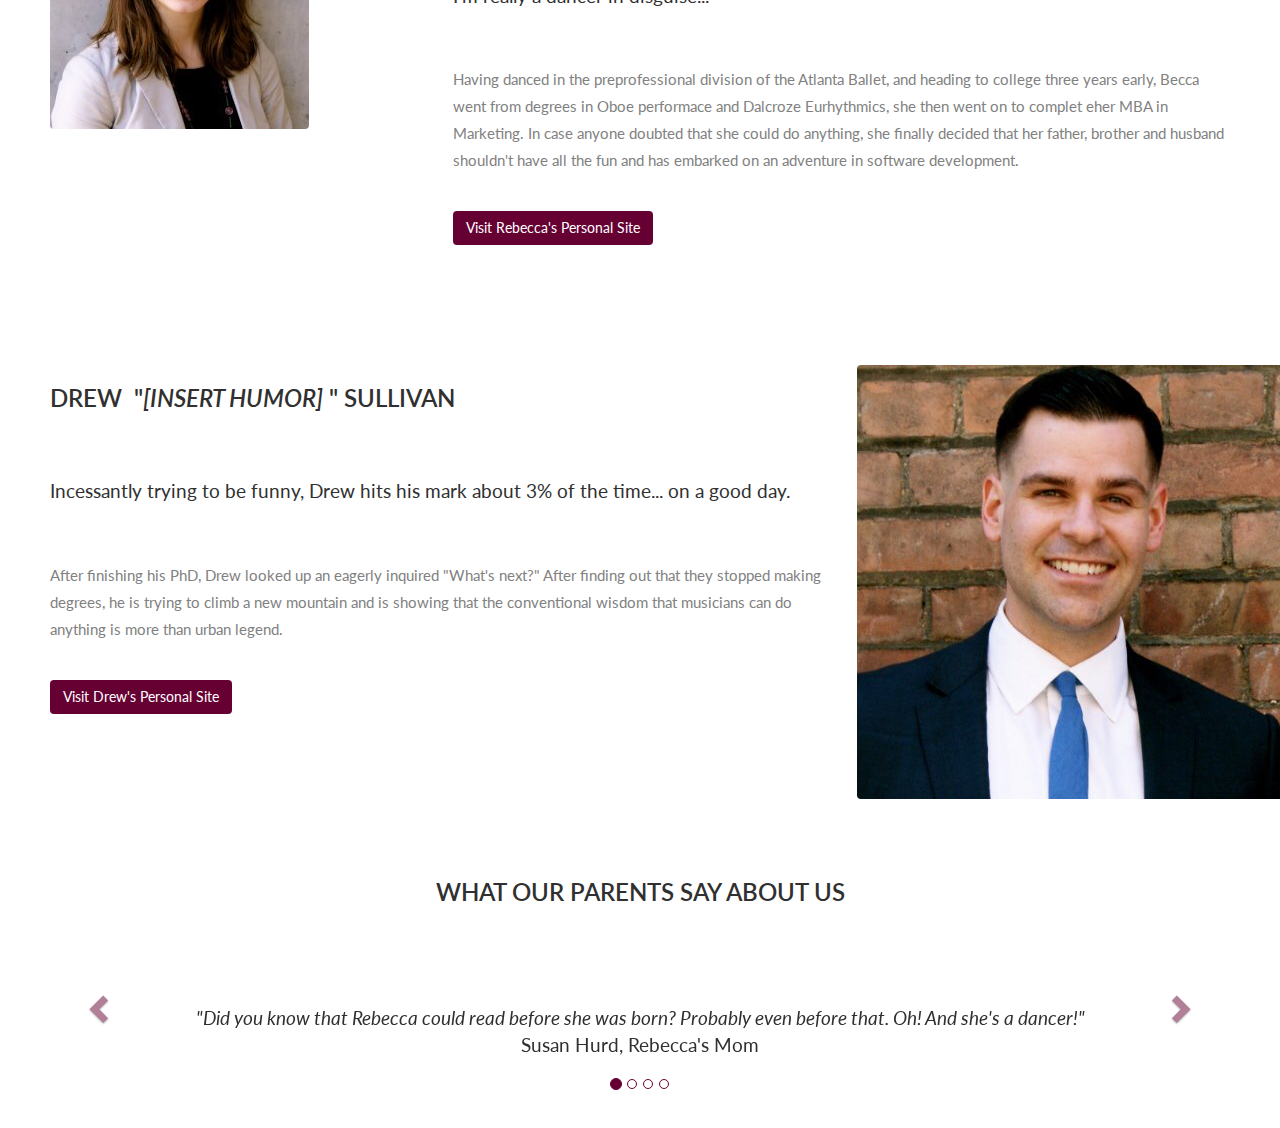
==== commit 2b67e4dd: "Added Grundy's Game." ====
--- a/static/index.html
+++ b/static/index.html
@@ -42,7 +42,8 @@
                     from the front end, so this is my forum to explore all the
                     things I wish I knew more about.  This is combined with a
                     passion for games and puzzles, e.g., my collaboration with Glenn on a Checkers AI.</p>
-                    <a href="notakto/index.html"><button type="button" class="btn bg-purple-pink">Checkout Lyman's Implementation of the Game - NoTakTo</button></a><br>
+                    <a href="notakto/index.html"><button type="button" class="btn bg-purple-pink">Lyman's Implementation of the Game - NoTakTo</button></a>
+                    <a href="grundy.html"><button type="button" class="btn bg-purple-pink">Grundy's Game</button></a>
                 </div>
             </div>
         </div>
--- a/static/css/styles.css
+++ b/static/css/styles.css
@@ -53,13 +53,20 @@
     height: 100%;
     margin-bottom: 10px;
 }
+#hslogo {
+    height: 40px;
+}
+#homepage .navbar-brand {
+    padding: 5px;
+}
 #homepage button {
     color: white;
+    transition: .25s ease-out;
 }
 #homepage button:hover {
     color: #660033;
     background-color: white;
-    border: 2px solid #660033;
+    border: 1px solid #660033;
 }
 #homepage a:hover {
     color: #660033;
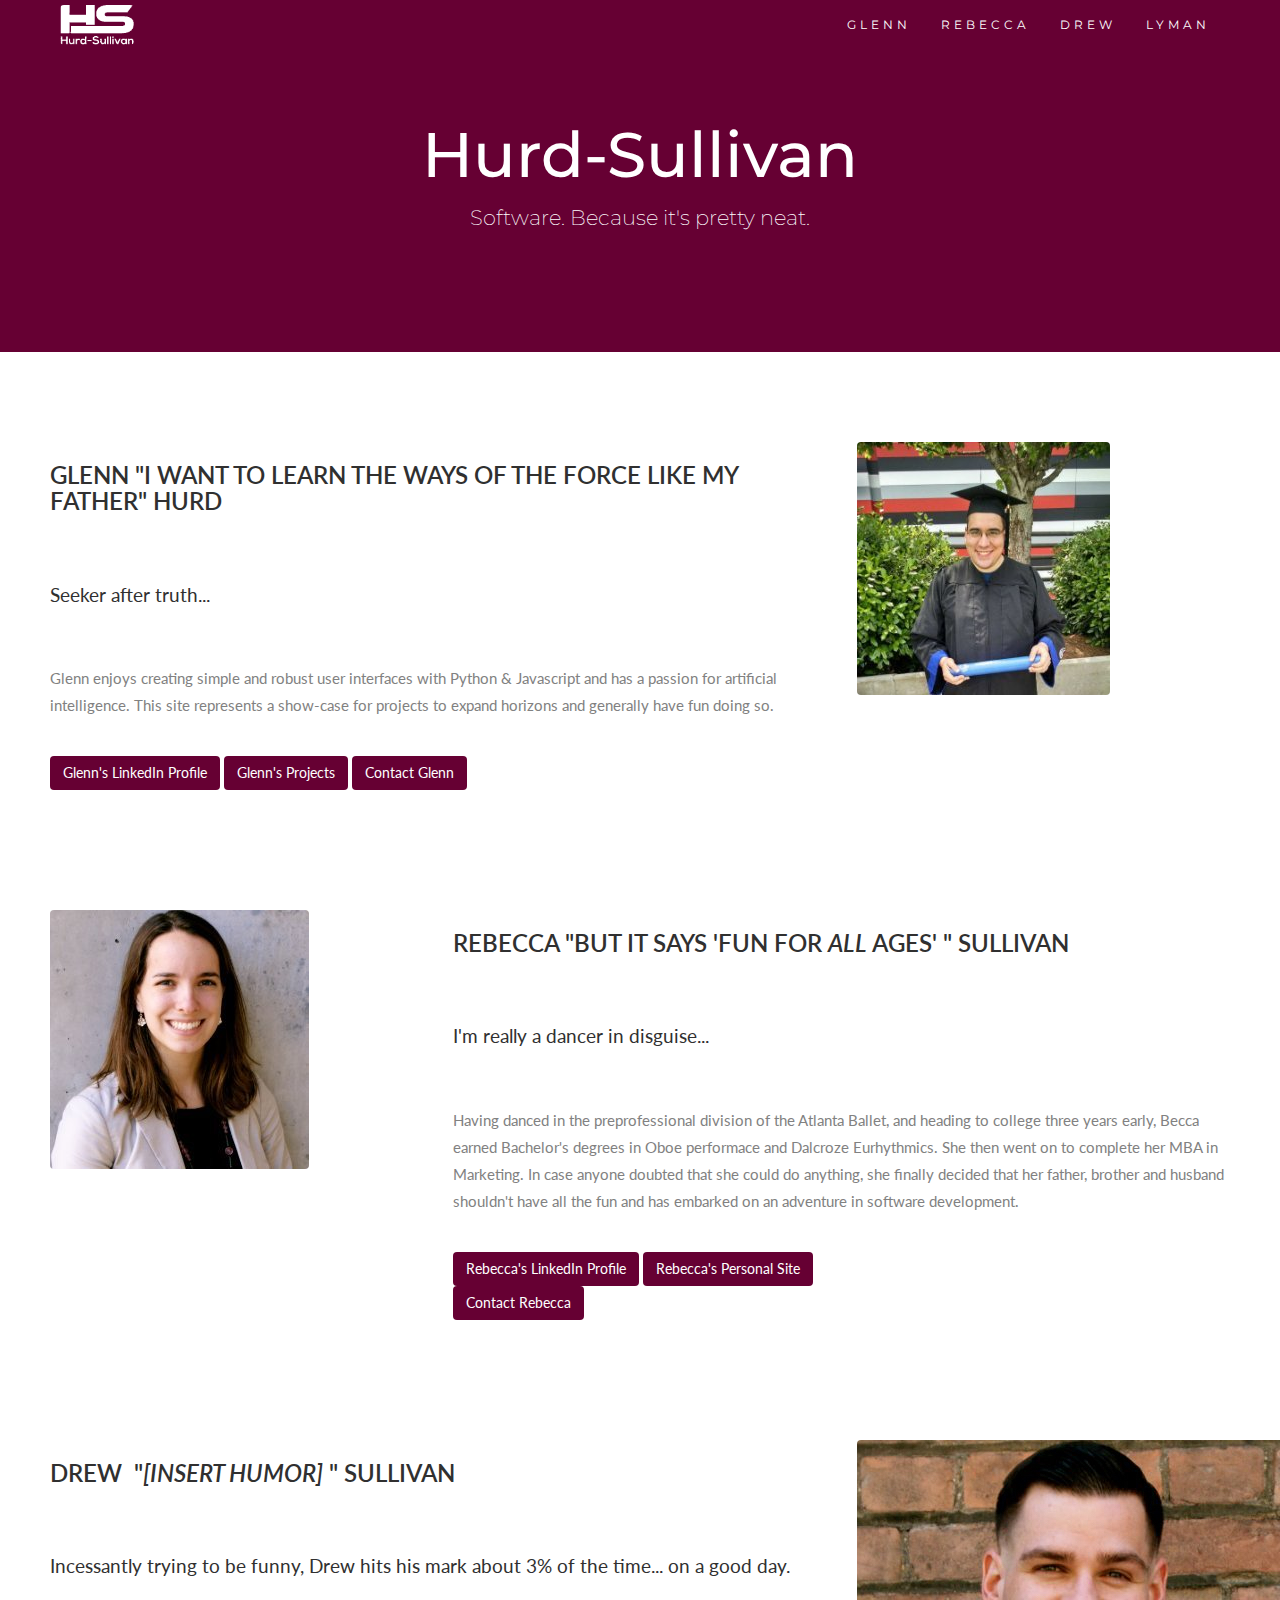
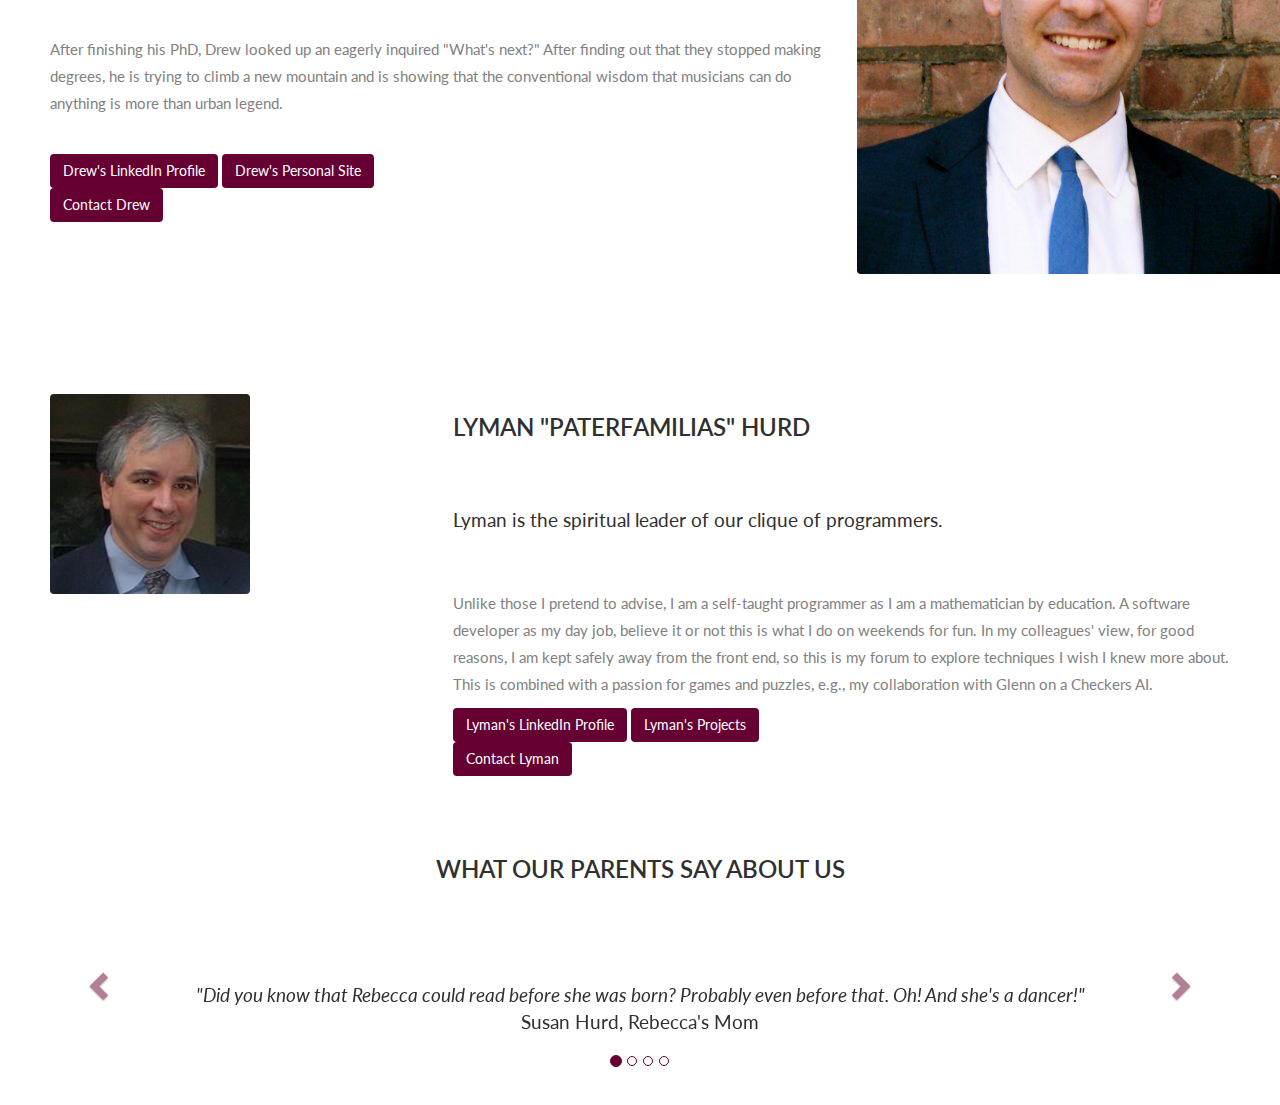
==== commit 86bcdee3: "Updated site." ====
--- a/static/index.html
+++ b/static/index.html
@@ -28,42 +28,24 @@
         </div> <!-- .jumbotron -->
 
         <!-- Container (About Section) -->
-        <div id="lyman" class="container-fluid">
-            <div class="row">
-                <div class="col-sm-4">
-                    <img src="images/Lyman.jpg"/>
-                </div>
-                <div class="col-sm-8">
-                    <h2>Lyman "A God Living Amongst Mankind" Hurd</h2><br>
-                    <h4>Lyman regularly moves mountains and shifts the ocean's tides</h4><br>
-                    <p>Thank you to my fans.  A professional software developer,
-                    believe it or not this is what I do on weekends for fun.  In
-                    my colleagues' view, for good reasons, I am kept safely away
-                    from the front end, so this is my forum to explore all the
-                    things I wish I knew more about.  This is combined with a
-                    passion for games and puzzles, e.g., my collaboration with Glenn on a Checkers AI.</p>
-                    <a href="notakto/index.html"><button type="button" class="btn bg-purple-pink">Lyman's Implementation of the Game - NoTakTo</button></a>
-                    <a href="grundy.html"><button type="button" class="btn bg-purple-pink">Grundy's Game</button></a>
-                </div>
-            </div>
-        </div>
-
         <div id="glenn" class="container-fluid">
             <div class="row">
                 <div class="col-sm-8">
                     <h2>Glenn "I want to learn the ways of the force like my father" Hurd</h2><br>
                     <h4>Seeker after truth...</h4><br>
-                    <p>Having completed his CS (and math) degree at Georgia State, Glenn is
-                    striving to expand his horizons by picking up new languages,
-                    new techniques and new challenges.  Happily he has inherited
-                    his father's love of games and puzzles which has led to
-                    numerous collaborations for the shear joy of it.</p><p>Glenn
-                    has a long history in customer service which he has channeled into designing usable interfaces as well as running his own tutoring business.</p><br>
-                    <a href="http://www.gqhtutoring.com/home.html"><button type="button" class="btn bg-purple-pink">Visit Glenn's Math/Computer Science Tutoring Site</button></a>
-                    <a href="http://glennqhurd.pythonanywhere.com"><button type="button" class="btn bg-purple-pink">Glenn and Lyman's Checkers Game</button></a>
+                    <p>Glenn enjoys creating simple and robust user interfaces with Python & Javascript and has a passion for artificial intelligence.
+		      This site represents a show-case for projects to expand horizons and generally have fun doing so.
+                      </p>
+		    <br/>
+                    <a href="https://www.linkedin.com/in/glenn-hurd-41032118/"><button type="button" class="btn bg-purple-pink">Glenn's LinkedIn Profile</button></a>
+
+                    <!--<a href="http://www.gqhtutoring.com/home.html"><button type="button" class="btn bg-purple-pink">Glenn's Math/Computer Science Tutoring Site</button></a>
+                    <a href="http://glennqhurd.pythonanywhere.com"><button type="button" class="btn bg-purple-pink">Glenn and Lyman's Checkers Game</button></a>-->
+                    <a href="http://www.hurd-sullivan.com/glenngithub.html"><button type="button" class="btn bg-purple-pink">Glenn's Projects</button></a>
+                    <a href="mailto:glenn@hurd-sullivan.com"><button type="button" class="btn bg-purple-pink">Contact Glenn</button></a>
                 </div>
                 <div class="col-sm-4">
-                    <img src="images/glenn.jpg"/>
+                    <img src="images/glenn.jpg" alt="Picture of Glenn"/>
                 </div>
             </div>
         </div>
@@ -71,16 +53,18 @@
         <div id="rebecca" class="container-fluid">
             <div class="row">
                 <div class="col-sm-4">
-                    <img src="images/Rebecca.jpg"/>
+                    <img src="images/Rebecca.jpg" alt="Picture of Rebecca"/>
                 </div>
                 <div class="col-sm-8">
                     <h2>Rebecca "But it says 'Fun for <i>all</i> ages' " Sullivan</h2><br>
                     <h4>I'm really a dancer in disguise...</h4><br>
                     <p>Having danced in the preprofessional division of the Atlanta Ballet, and heading to college three years early,
-                    Becca went from degrees in Oboe performace and Dalcroze Eurhythmics, she then went on to complet eher MBA in Marketing.  In case anyone
+                    Becca earned Bachelor's degrees in Oboe performace and Dalcroze Eurhythmics.  She then went on to complete her MBA in Marketing.  In case anyone
                     doubted that she could do anything, she finally decided that her father, brother and husband shouldn't have all the fun
                     and has embarked on an adventure in software development.</p><br>
-                    <a href="http://rebecca-sullivan.com"><button type="button" class="btn bg-purple-pink">Visit Rebecca's Personal Site</button></a><br>
+                    <a href="https://www.linkedin.com/in/rhhsullivan/"><button type="button" class="btn bg-purple-pink">Rebecca's LinkedIn Profile</button></a>
+                    <a href="http://rebecca-sullivan.com"><button type="button" class="btn bg-purple-pink">Rebecca's Personal Site</button></a><br>
+                    <a href="mailto:rebecca@hurd-sullivan.com"><button type="button" class="btn bg-purple-pink">Contact Rebecca</button></a>
                 </div>
             </div>
         </div>
@@ -93,10 +77,32 @@
                     <p>After finishing his PhD, Drew looked up an eagerly
                     inquired "What's next?"  After finding out that they stopped making degrees, he is trying to climb a new mountain and is showing that the
                     conventional wisdom that musicians can do anything is more than urban legend.</p><br/>
-                    <a href="http://drew-sullivan-dma.com"><button type="button" class="btn bg-purple-pink">Visit Drew's Personal Site</button></a><br>
+                    <a href="https://www.linkedin.com/in/drew-sullivan/"><button type="button" class="btn bg-purple-pink">Drew's LinkedIn Profile</button></a>
+                    <a href="http://drew-sullivan-dma.com"><button type="button" class="btn bg-purple-pink">Drew's Personal Site</button></a><br>
+                    <a href="mailto:drew@hurd-sullivan.com"><button type="button" class="btn bg-purple-pink">Contact Drew</button></a>
                 </div>
                 <div class="col-sm-4">
-                    <img src="images/Drew.jpg"/>
+                    <img src="images/Drew.jpg" alt="Picture of Drew"/>
+                </div>
+            </div>
+        </div>
+
+        <div id="lyman" class="container-fluid">
+            <div class="row">
+                <div class="col-sm-4">
+                    <img src="images/Lyman.jpg" alt="Picture of Lyman"/>
+                </div>
+                <div class="col-sm-8">
+                    <h2>Lyman "Paterfamilias" Hurd</h2><br>
+                    <h4>Lyman is the spiritual leader of our clique of programmers.</h4><br>
+                    <p>Unlike those I pretend to advise, I am a self-taught programmer as I am a mathematician by education.
+                    A software developer as my day job, believe it or not this is what I do on weekends for fun.  In
+                    my colleagues' view, for good reasons, I am kept safely away
+                    from the front end, so this is my forum to explore techniques I wish I knew more about.  This is combined with a
+                    passion for games and puzzles, e.g., my collaboration with Glenn on a Checkers AI.</p>
+                    <a href="https://www.linkedin.com/in/lymanhurd"><button type="button" class="btn bg-purple-pink">Lyman's LinkedIn Profile</button></a>
+                    <a href="lyman-projects.html"><button type="button" class="btn bg-purple-pink">Lyman's Projects</button></a><br>
+                    <a href="mailto:lyman@hurd-sullivan.com"><button type="button" class="btn bg-purple-pink">Contact Lyman</button></a>
                 </div>
             </div>
         </div>
